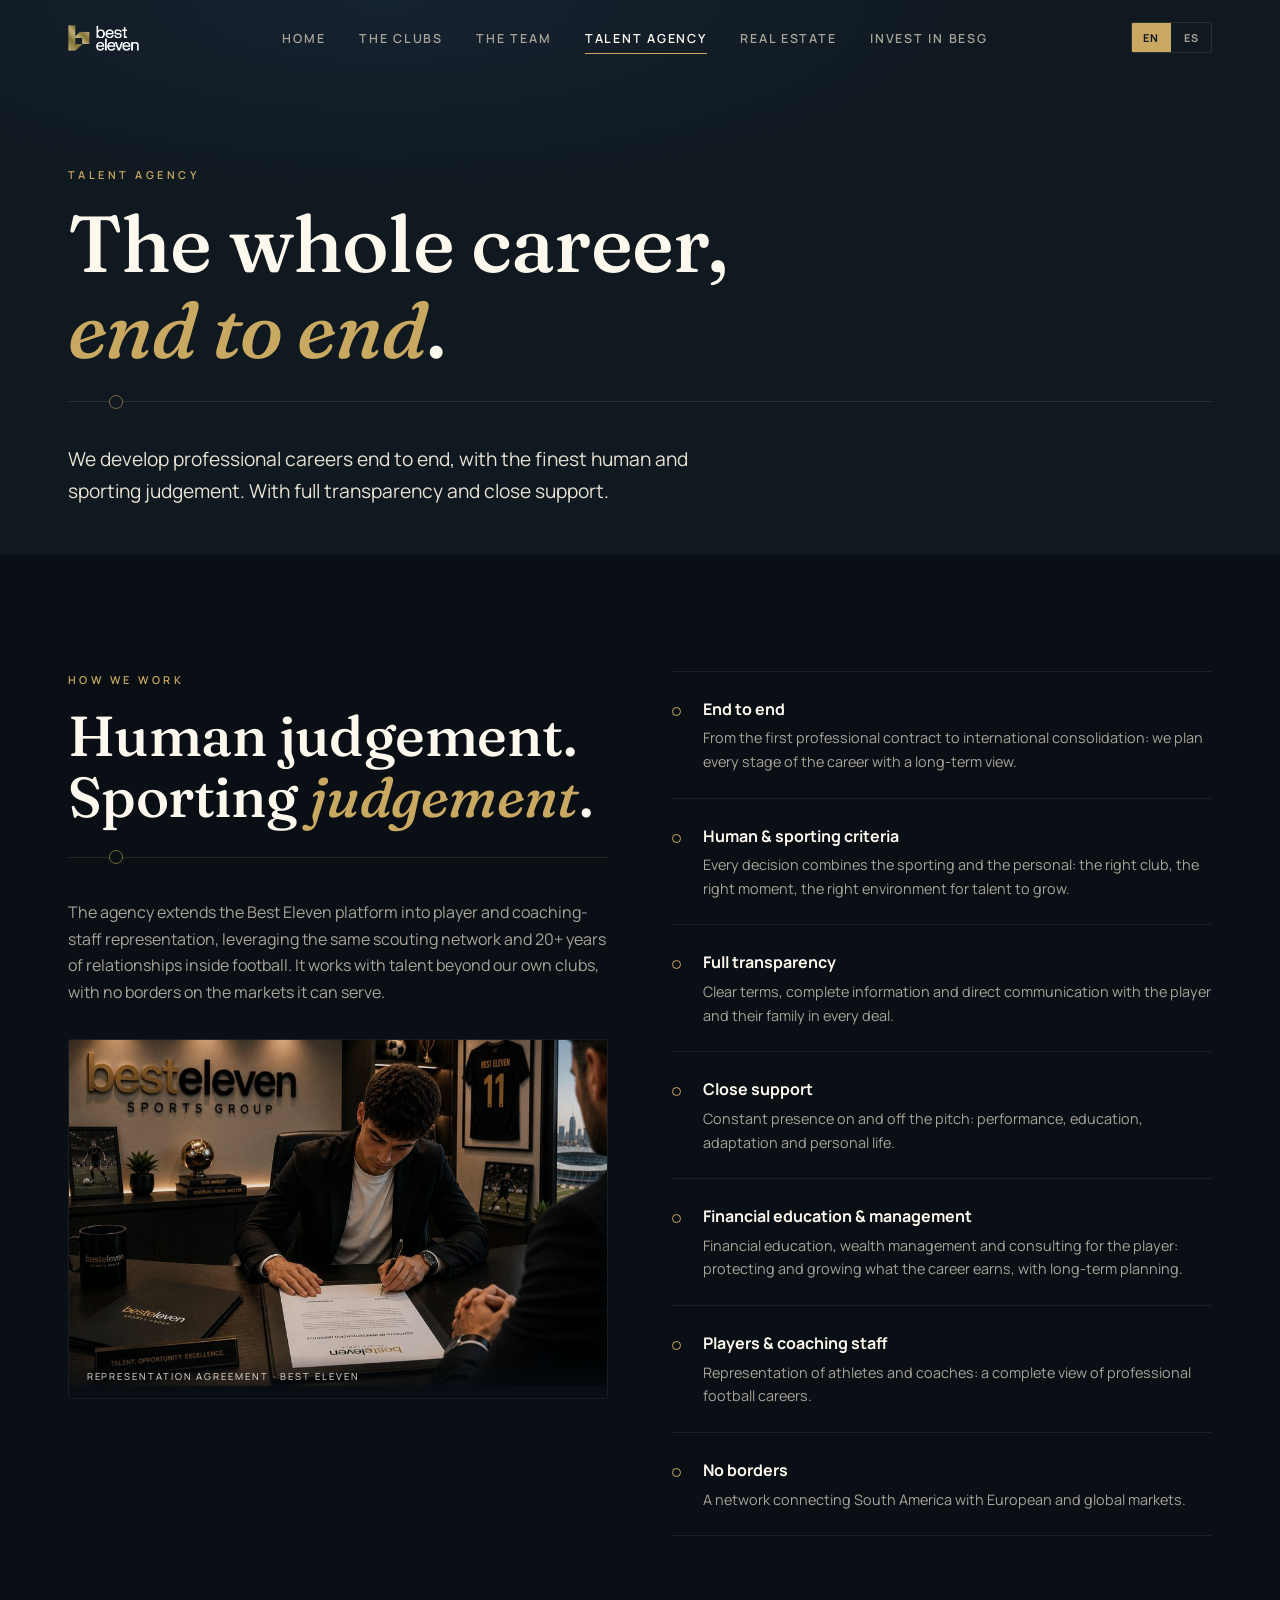
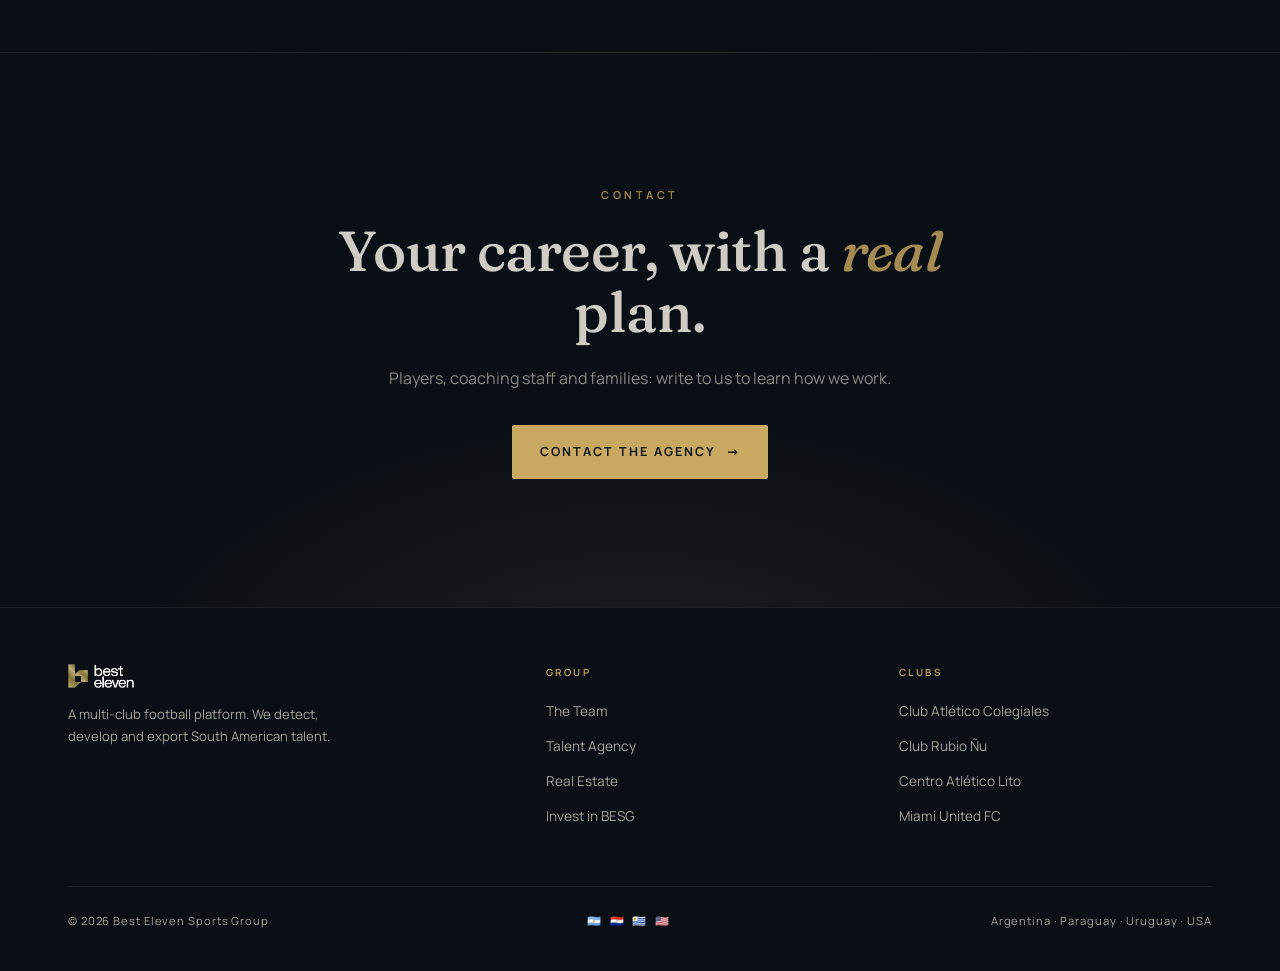
==== agency.html @ 7bc8c97f "Talent Agency: add player financial education, management & consulting service" ====
<!DOCTYPE html>
<html lang="en" class="no-js">
<head>
<meta charset="UTF-8">
<meta name="viewport" content="width=device-width, initial-scale=1.0">
<title>Talent Agency — Best Eleven Sports Group</title>
<meta name="description" content="Best Eleven Talent Agency: end-to-end career development for players and coaching staff, with full transparency and close support.">
<link rel="stylesheet" href="assets/css/fonts.css">
<link rel="stylesheet" href="assets/css/main.css">
<link rel="icon" type="image/png" href="assets/img/b11-mark.png">
</head>
<body>

<nav class="nav">
  <div class="nav-inner">
    <a href="index.html" class="nav-logo" aria-label="Best Eleven Sports Group"><img src="assets/img/logo-besg.png" alt="Best Eleven"></a>
    <ul class="nav-links">
      <li><a href="index.html" data-es="Inicio">Home</a></li>
      <li><a href="clubs.html" data-es="Los Clubes">The Clubs</a></li>
      <li><a href="team.html" data-es="El Equipo">The Team</a></li>
      <li><a href="agency.html" data-es="Agencia de Talento">Talent Agency</a></li>
      <li><a href="realestate.html">Real Estate</a></li>
      <li><a href="invest.html" data-es="Invertir en BESG">Invest in BESG</a></li>
    </ul>
    <div style="display:flex;align-items:center;gap:1rem;">
      <div class="lang-toggle" role="group" aria-label="Language">
        <button data-lang="en" type="button">EN</button>
        <button data-lang="es" type="button">ES</button>
      </div>
      <button class="burger" aria-label="Menu" type="button"><span></span><span></span><span></span></button>
    </div>
  </div>
</nav>

<!-- ============ PAGE HERO ============ -->
<header class="section" style="padding-top:calc(var(--nav-h) + clamp(3.5rem,7vw,6rem));padding-bottom:clamp(2rem,4vw,3rem);background:radial-gradient(ellipse 80% 60% at 30% 0%,#152230 0%,var(--navy) 60%);">
  <div class="wrap">
    <div class="eyebrow reveal" data-es="Agencia de talento">Talent agency</div>
    <h1 class="display-xl reveal" data-es-html="La carrera completa,<br>de <em>punta a punta</em>.">The whole career,<br><em>end to end</em>.</h1>
    <div class="pitch-divider left reveal"><span></span></div>
    <p class="lead reveal" style="max-width:58ch;" data-es="Desarrollamos la carrera profesional de punta a punta, con el mejor criterio humano y deportivo. Con total transparencia y acompañamiento.">We develop professional careers end to end, with the finest human and sporting judgement. With full transparency and close support.</p>
  </div>
</header>

<!-- ============ PHILOSOPHY ============ -->
<section class="section section-tint">
  <div class="wrap">
    <div class="grid-2" style="align-items:start;">
      <div>
        <div class="reveal">
          <div class="eyebrow" data-es="Cómo trabajamos">How we work</div>
          <h2 class="display-lg" data-es-html="Criterio humano.<br>Criterio <em>deportivo</em>.">Human judgement.<br>Sporting <em>judgement</em>.</h2>
          <div class="pitch-divider left"><span></span></div>
          <p class="body" data-es="La agencia extiende la plataforma Best Eleven hacia la representación de jugadores y cuerpos técnicos, apalancando la misma red de scouting y más de 20 años de relaciones dentro del fútbol. Trabaja con talento más allá de nuestros propios clubes, sin fronteras en los mercados que puede servir.">The agency extends the Best Eleven platform into player and coaching-staff representation, leveraging the same scouting network and 20+ years of relationships inside football. It works with talent beyond our own clubs, with no borders on the markets it can serve.</p>
        </div>
        <figure class="plate reveal" style="aspect-ratio:3/2;margin-top:2rem;">
          <img src="assets/img/agency-signing.jpg" alt="Representation agreement signing" loading="lazy">
          <figcaption class="cap" data-es="Contrato de representación · Best Eleven">Representation agreement · Best Eleven</figcaption>
        </figure>
      </div>
      <div class="pill-list reveal">
        <div class="pill"><div class="dot"></div><div><h4 data-es="De punta a punta">End to end</h4><p data-es="Del primer contrato profesional a la consolidación internacional: planificamos cada etapa de la carrera con una mirada de largo plazo.">From the first professional contract to international consolidation: we plan every stage of the career with a long-term view.</p></div></div>
        <div class="pill"><div class="dot"></div><div><h4 data-es="Criterio humano y deportivo">Human &amp; sporting criteria</h4><p data-es="Cada decisión combina lo deportivo con lo personal: el club correcto, el momento correcto, el entorno correcto para que el talento crezca.">Every decision combines the sporting and the personal: the right club, the right moment, the right environment for talent to grow.</p></div></div>
        <div class="pill"><div class="dot"></div><div><h4 data-es="Transparencia total">Full transparency</h4><p data-es="Condiciones claras, información completa y comunicación directa con el jugador y su familia en cada operación.">Clear terms, complete information and direct communication with the player and their family in every deal.</p></div></div>
        <div class="pill"><div class="dot"></div><div><h4 data-es="Acompañamiento">Close support</h4><p data-es="Presencia constante dentro y fuera de la cancha: rendimiento, formación, adaptación y vida personal.">Constant presence on and off the pitch: performance, education, adaptation and personal life.</p></div></div>
        <div class="pill"><div class="dot"></div><div><h4 data-es="Educación y gestión financiera">Financial education &amp; management</h4><p data-es="Educación financiera, gestión patrimonial y consultoría para el jugador: cuidar y hacer crecer lo que genera su carrera, con planificación de largo plazo.">Financial education, wealth management and consulting for the player: protecting and growing what the career earns, with long-term planning.</p></div></div>
        <div class="pill"><div class="dot"></div><div><h4 data-es="Jugadores y cuerpos técnicos">Players &amp; coaching staff</h4><p data-es="Representación de atletas y de técnicos: una mirada integral sobre las carreras del fútbol profesional.">Representation of athletes and coaches: a complete view of professional football careers.</p></div></div>
        <div class="pill"><div class="dot"></div><div><h4 data-es="Sin fronteras">No borders</h4><p data-es="Una red que conecta Sudamérica con los mercados europeos y globales.">A network connecting South America with European and global markets.</p></div></div>
      </div>
    </div>
  </div>
</section>

<!-- ============ CTA ============ -->
<section class="cta-band">
  <div class="wrap">
    <div class="eyebrow reveal" data-es="Contacto">Contact</div>
    <h2 class="display-lg reveal" data-es-html="Tu carrera, con un plan <em>de verdad</em>.">Your career, with a <em>real</em> plan.</h2>
    <p class="reveal" data-es="Jugadores, cuerpos técnicos y familias: escribinos para conocer cómo trabajamos.">Players, coaching staff and families: write to us to learn how we work.</p>
    <a href="mailto:info@bestelevensportsgroup.com?subject=Talent%20Agency%20—%20Contact" class="btn btn-gold reveal"><span data-es="Contactar a la agencia">Contact the agency</span> <span class="arr">→</span></a>
  </div>
</section>

<footer>
  <div class="wrap">
    <div class="foot-grid">
      <div class="logo">
        <img src="assets/img/logo-besg.png" alt="Best Eleven">
        <p data-es="Plataforma multi-club de fútbol. Detectamos, formamos y exportamos talento sudamericano.">A multi-club football platform. We detect, develop and export South American talent.</p>
      </div>
      <div>
        <h5 data-es="Grupo">Group</h5>
        <ul>
          <li><a href="team.html" data-es="El Equipo">The Team</a></li>
          <li><a href="agency.html" data-es="Agencia de Talento">Talent Agency</a></li>
          <li><a href="realestate.html">Real Estate</a></li>
          <li><a href="invest.html" data-es="Invertir en BESG">Invest in BESG</a></li>
        </ul>
      </div>
      <div>
        <h5 data-es="Clubes">Clubs</h5>
        <ul>
          <li><a href="clubs.html#colegiales">Club Atlético Colegiales</a></li>
          <li><a href="clubs.html#rubio-nu">Club Rubio Ñu</a></li>
          <li><a href="clubs.html#lito">Centro Atlético Lito</a></li>
          <li><a href="clubs.html#miami">Miami United FC</a></li>
        </ul>
      </div>
    </div>
    <div class="foot-bottom">
      <div>© 2026 Best Eleven Sports Group</div>
      <div class="foot-flags">🇦🇷 🇵🇾 🇺🇾 🇺🇸</div>
      <div>Argentina · Paraguay · Uruguay · USA</div>
    </div>
  </div>
</footer>

<script src="assets/vendor/gsap.min.js"></script>
<script src="assets/vendor/ScrollTrigger.min.js"></script>
<script src="assets/js/main.js"></script>
</body>
</html>
---- assets/css/fonts.css ----
/* self-hosted fonts */
@font-face{font-family:'Fraunces';font-style:normal;font-weight:400;font-display:swap;src:url('../fonts/fraunces-latin-400-normal.woff2') format('woff2');}
@font-face{font-family:'Fraunces';font-style:normal;font-weight:500;font-display:swap;src:url('../fonts/fraunces-latin-500-normal.woff2') format('woff2');}
@font-face{font-family:'Fraunces';font-style:normal;font-weight:600;font-display:swap;src:url('../fonts/fraunces-latin-600-normal.woff2') format('woff2');}
@font-face{font-family:'Fraunces';font-style:italic;font-weight:400;font-display:swap;src:url('../fonts/fraunces-latin-400-italic.woff2') format('woff2');}
@font-face{font-family:'Fraunces';font-style:italic;font-weight:500;font-display:swap;src:url('../fonts/fraunces-latin-500-italic.woff2') format('woff2');}
@font-face{font-family:'Manrope';font-style:normal;font-weight:400;font-display:swap;src:url('../fonts/manrope-latin-400-normal.woff2') format('woff2');}
@font-face{font-family:'Manrope';font-style:normal;font-weight:500;font-display:swap;src:url('../fonts/manrope-latin-500-normal.woff2') format('woff2');}
@font-face{font-family:'Manrope';font-style:normal;font-weight:600;font-display:swap;src:url('../fonts/manrope-latin-600-normal.woff2') format('woff2');}
@font-face{font-family:'Manrope';font-style:normal;font-weight:700;font-display:swap;src:url('../fonts/manrope-latin-700-normal.woff2') format('woff2');}
@font-face{font-family:'Manrope';font-style:normal;font-weight:800;font-display:swap;src:url('../fonts/manrope-latin-800-normal.woff2') format('woff2');}
@font-face{font-family:'B612 Mono';font-style:normal;font-weight:400;font-display:swap;src:url('../fonts/b612-mono-latin-400-normal.woff2') format('woff2');}
---- assets/css/main.css ----
/* ============================================================
   Best Eleven Sports Group — main.css
   Palette: navy #101920 · gold #C9A961 · beige #FDF8EE
   Type: Fraunces (display) · Manrope (body/utility)
   ============================================================ */

:root{
  --navy-deep:#0A0F15;
  --navy:#101920;
  --navy-2:#141F29;
  --navy-3:#182634;
  --gold:#C9A961;
  --gold-bright:#E4CB8E;
  --gold-dim:rgba(201,169,97,0.55);
  --beige:#FDF8EE;
  --ink:#E8E2D4;
  --ink-m:#A8A499;
  --line:rgba(201,169,97,0.16);
  --line-soft:rgba(253,248,238,0.07);
  --max:1240px;
  --nav-h:76px;
  --ease:cubic-bezier(0.22,1,0.36,1);
}

*{margin:0;padding:0;box-sizing:border-box;}
html{scroll-behavior:smooth;}
[id]{scroll-margin-top:calc(var(--nav-h) + 8px);}
body{
  background:var(--navy);
  color:var(--ink);
  font-family:'Manrope',system-ui,sans-serif;
  font-size:16px;
  line-height:1.65;
  -webkit-font-smoothing:antialiased;
  overflow-x:hidden;
}
img{max-width:100%;display:block;}
a{color:inherit;text-decoration:none;}
::selection{background:var(--gold);color:var(--navy);}

/* ---------- Typography ---------- */
h1,h2,h3,.display{
  font-family:'Fraunces',serif;
  font-weight:500;
  line-height:1.08;
  letter-spacing:-0.01em;
  color:var(--beige);
}
.display-xl{font-size:clamp(2.6rem,6.2vw,5.2rem);}
.display-lg{font-size:clamp(2.1rem,4.4vw,3.6rem);}
.display-md{font-size:clamp(1.6rem,3vw,2.4rem);}
.display-sm{font-size:clamp(1.25rem,2vw,1.6rem);}
em, .gold-em{font-style:italic;color:var(--gold);}
p.lead{font-size:clamp(1.05rem,1.5vw,1.25rem);color:var(--ink);max-width:60ch;}
p.body{color:var(--ink-m);max-width:64ch;}

.eyebrow{
  font-size:0.68rem;
  font-weight:600;
  letter-spacing:0.32em;
  text-transform:uppercase;
  color:var(--gold);
  margin-bottom:1.1rem;
}
.label{
  font-size:0.62rem;
  font-weight:600;
  letter-spacing:0.22em;
  text-transform:uppercase;
  color:var(--ink-m);
}

/* pitch divider: halfway line + centre circle */
.pitch-divider{
  display:flex;align-items:center;gap:0;
  margin:1.4rem 0 2.2rem;
  height:14px;
}
.pitch-divider::before,.pitch-divider::after{
  content:'';flex:1;height:1px;background:var(--line);
}
.pitch-divider span{
  width:14px;height:14px;border:1px solid var(--gold-dim);
  border-radius:50%;margin:0 -1px;flex:none;
}
.pitch-divider.left::before{flex:0 0 42px;}

/* ---------- Layout ---------- */
.wrap{max-width:var(--max);margin:0 auto;padding:0 clamp(1.2rem,4vw,3rem);}
section{position:relative;}
.section{padding:clamp(4.5rem,9vw,8.5rem) 0;}
.section-tint{background:var(--navy-deep);}
.section-tint2{background:var(--navy-2);}

.grid-2{display:grid;grid-template-columns:1fr 1fr;gap:clamp(2rem,5vw,5rem);align-items:center;}
.grid-3{display:grid;grid-template-columns:repeat(3,1fr);gap:1.4rem;}
.grid-4{display:grid;grid-template-columns:repeat(4,1fr);gap:1.4rem;}

/* ---------- Nav ---------- */
.nav{
  position:fixed;top:0;left:0;right:0;z-index:100;
  height:var(--nav-h);
  display:flex;align-items:center;
  transition:background .4s,border-color .4s, backdrop-filter .4s;
  border-bottom:1px solid transparent;
}
.nav.scrolled{
  background:rgba(10,15,21,0.82);
  backdrop-filter:blur(14px);
  -webkit-backdrop-filter:blur(14px);
  border-bottom-color:var(--line-soft);
}
.nav-inner{
  max-width:var(--max);margin:0 auto;width:100%;
  padding:0 clamp(1.2rem,4vw,3rem);
  display:flex;align-items:center;justify-content:space-between;gap:2rem;
}
.nav-logo img{height:26px;width:auto;}
.nav-links{display:flex;align-items:center;gap:2.1rem;list-style:none;}
.nav-links a{
  font-size:0.78rem;font-weight:600;letter-spacing:0.14em;text-transform:uppercase;
  color:var(--ink-m);transition:color .3s;position:relative;padding:0.4rem 0;
}
.nav-links a::after{
  content:'';position:absolute;left:0;bottom:0;height:1px;width:0;
  background:var(--gold);transition:width .35s var(--ease);
}
.nav-links a:hover,.nav-links a.active{color:var(--beige);}
.nav-links a:hover::after,.nav-links a.active::after{width:100%;}
.nav-links a.nav-cta{
  color:var(--gold);border:1px solid var(--gold-dim);
  padding:0.55rem 1.1rem;border-radius:2px;transition:all .3s;
}
.nav-links a.nav-cta::after{display:none;}
.nav-links a.nav-cta:hover{background:var(--gold);color:var(--navy);}

.lang-toggle{
  display:flex;align-items:center;gap:0.15rem;
  border:1px solid var(--line);border-radius:2px;overflow:hidden;flex:none;
}
.lang-toggle button{
  background:none;border:none;cursor:pointer;
  font-family:'Manrope',sans-serif;font-size:0.68rem;font-weight:700;letter-spacing:0.12em;
  color:var(--ink-m);padding:0.45rem 0.7rem;transition:all .25s;
}
.lang-toggle button.on{background:var(--gold);color:var(--navy);}

.burger{display:none;background:none;border:none;cursor:pointer;padding:0.5rem;z-index:110;}
.burger span{display:block;width:24px;height:1.5px;background:var(--beige);margin:6px 0;transition:transform .35s,opacity .3s;}
.burger.open span:nth-child(1){transform:translateY(7.5px) rotate(45deg);}
.burger.open span:nth-child(2){opacity:0;}
.burger.open span:nth-child(3){transform:translateY(-7.5px) rotate(-45deg);}

/* ---------- Hero (home) ---------- */
.hero{
  min-height:100svh;
  display:flex;align-items:center;
  position:relative;overflow:hidden;
  background:radial-gradient(ellipse 90% 70% at 72% 42%,#152230 0%,var(--navy) 55%,var(--navy-deep) 100%);
}
#globe{position:absolute;inset:0;z-index:1;}
.hero-content{position:relative;z-index:2;width:100%;padding-top:var(--nav-h);padding-bottom:150px;}
.hero-grid{display:grid;grid-template-columns:minmax(0,1.05fr) minmax(0,0.95fr);align-items:center;}
.hero-copy .eyebrow{opacity:0;}
.hero-copy h1{opacity:0;}
.hero-copy .lead{margin-top:1.6rem;opacity:0;}
.hero-ctas{display:flex;gap:1rem;margin-top:2.4rem;flex-wrap:wrap;opacity:0;}

.btn{
  display:inline-flex;align-items:center;gap:0.7rem;
  font-size:0.78rem;font-weight:700;letter-spacing:0.16em;text-transform:uppercase;
  padding:1rem 1.7rem;border-radius:2px;transition:all .35s var(--ease);
  border:1px solid var(--gold);cursor:pointer;
}
.btn-gold{background:var(--gold);color:var(--navy);}
.btn-gold:hover{background:var(--gold-bright);border-color:var(--gold-bright);transform:translateY(-2px);}
.btn-ghost{color:var(--gold);border-color:var(--gold-dim);}
.btn-ghost:hover{background:rgba(201,169,97,0.1);border-color:var(--gold);transform:translateY(-2px);}
.btn .arr{transition:transform .3s;}
.btn:hover .arr{transform:translateX(4px);}

.hero-stats{
  position:absolute;bottom:0;left:0;right:0;z-index:3;
  border-top:1px solid var(--line-soft);
  background:linear-gradient(180deg,rgba(10,15,21,0) 0%,rgba(10,15,21,0.7) 100%);
  backdrop-filter:blur(4px);
}
.hero-stats-inner{
  max-width:var(--max);margin:0 auto;padding:1.4rem clamp(1.2rem,4vw,3rem);
  display:grid;grid-template-columns:repeat(4,1fr);gap:1.5rem;
}
.hstat{opacity:0;}
.hstat .n{font-family:'Fraunces',serif;font-size:clamp(1.5rem,2.6vw,2.2rem);color:var(--beige);line-height:1;}
.hstat .n b{color:var(--gold);font-weight:500;}
.hstat .t{font-size:0.62rem;letter-spacing:0.2em;text-transform:uppercase;color:var(--ink-m);margin-top:0.45rem;}

.scroll-hint{
  position:absolute;bottom:110px;left:50%;transform:translateX(-50%);z-index:3;
  color:var(--gold-dim);font-size:1.1rem;animation:hint 2.4s ease-in-out infinite;
}
@keyframes hint{0%,100%{transform:translate(-50%,0);opacity:.5}50%{transform:translate(-50%,8px);opacity:1}}

/* ---------- Cards ---------- */
.card{
  background:linear-gradient(160deg,rgba(253,248,238,0.03),rgba(253,248,238,0.005));
  border:1px solid var(--line-soft);
  border-radius:3px;padding:2rem;
  transition:transform .45s var(--ease),border-color .45s,background .45s;
  position:relative;overflow:hidden;
}
.card:hover{transform:translateY(-5px);border-color:var(--line);}
.card h3{margin-bottom:0.7rem;}
.card p{color:var(--ink-m);font-size:0.92rem;}

/* club cards on home */
.club-card{
  display:flex;flex-direction:column;gap:1.2rem;
  padding:2.2rem 1.8rem;min-height:320px;cursor:pointer;
}
.club-card::before{
  content:'';position:absolute;inset:0;
  background:radial-gradient(circle at 85% 12%,rgba(201,169,97,0.12),transparent 55%);
  opacity:0;transition:opacity .5s;
}
.club-card:hover::before{opacity:1;}
.club-card img.crest{height:74px;width:auto;object-fit:contain;align-self:flex-start;filter:drop-shadow(0 6px 18px rgba(0,0,0,0.5));}
.club-card .country{font-size:0.62rem;letter-spacing:0.24em;text-transform:uppercase;color:var(--gold);}
.club-card h3{font-size:1.35rem;}
.club-card .div{font-size:0.8rem;color:var(--ink-m);}
.club-card .go{
  margin-top:auto;font-size:0.7rem;font-weight:700;letter-spacing:0.18em;text-transform:uppercase;
  color:var(--gold);display:flex;align-items:center;gap:0.5rem;
}
.club-card .go .arr{transition:transform .3s;}
.club-card:hover .go .arr{transform:translateX(5px);}

/* ---------- Media plates ---------- */
.plate{position:relative;border:1px solid var(--line-soft);border-radius:3px;overflow:hidden;background:var(--navy-deep);}
.plate img{width:100%;height:100%;object-fit:cover;transition:transform 1.2s var(--ease);}
.plate:hover img{transform:scale(1.04);}
.plate .cap{
  position:absolute;left:0;right:0;bottom:0;
  padding:0.85rem 1.1rem;
  font-size:0.6rem;letter-spacing:0.2em;text-transform:uppercase;color:var(--beige);
  background:linear-gradient(180deg,rgba(10,15,21,0),rgba(10,15,21,0.85));
}

/* ---------- Semillero ---------- */
.semillero{display:grid;grid-template-columns:repeat(3,1fr);gap:0;border:1px solid var(--line-soft);border-radius:3px;overflow:hidden;}
.sem-step{padding:2.6rem 2rem;position:relative;background:rgba(253,248,238,0.015);}
.sem-step + .sem-step{border-left:1px solid var(--line-soft);}
.sem-step .num{font-family:'Fraunces',serif;font-size:0.9rem;color:var(--gold-dim);letter-spacing:0.1em;}
.sem-step h3{font-size:1.3rem;margin:0.7rem 0 0.4rem;}
.sem-step .tag{font-size:0.62rem;letter-spacing:0.22em;text-transform:uppercase;color:var(--gold);margin-bottom:0.9rem;}
.sem-step p{font-size:0.9rem;color:var(--ink-m);}
.sem-step::after{
  content:'→';position:absolute;top:2.5rem;right:-0.62rem;z-index:2;
  color:var(--gold);font-size:1.1rem;background:var(--navy);
  width:1.3rem;height:1.3rem;display:flex;align-items:center;justify-content:center;border-radius:50%;
  border:1px solid var(--line);
}
.sem-step:last-child::after{display:none;}

/* ---------- Timeline ---------- */
.timeline{position:relative;padding-left:2.2rem;}
.timeline::before{content:'';position:absolute;left:7px;top:6px;bottom:6px;width:1px;background:var(--line);}
.tl-item{position:relative;padding-bottom:2.6rem;}
.tl-item:last-child{padding-bottom:0;}
.tl-item::before{
  content:'';position:absolute;left:-2.2rem;top:6px;width:15px;height:15px;border-radius:50%;
  border:1px solid var(--gold);background:var(--navy);
}
.tl-item.now::before{background:var(--gold);box-shadow:0 0 0 5px rgba(201,169,97,0.15);}
.tl-item .yr{font-family:'Fraunces',serif;font-size:1.15rem;color:var(--gold);margin-bottom:0.3rem;}
.tl-item h4{font-family:'Manrope',sans-serif;font-weight:700;font-size:1rem;color:var(--beige);margin-bottom:0.35rem;}
.tl-item p{font-size:0.9rem;color:var(--ink-m);max-width:56ch;}

/* ---------- Track record promotion rows ---------- */
.promo-row{
  display:grid;grid-template-columns:auto 1fr auto;gap:1.6rem;align-items:center;
  padding:1.8rem 0;border-bottom:1px solid var(--line-soft);
}
.promo-row img{height:56px;width:auto;object-fit:contain;}
.promo-row .from-to{
  font-family:'Fraunces',serif;font-size:clamp(1.1rem,2vw,1.5rem);color:var(--beige);
  display:flex;align-items:center;gap:0.8rem;flex-wrap:wrap;
}
.promo-row .from-to .arr{color:var(--gold);}
.promo-row p{font-size:0.88rem;color:var(--ink-m);margin-top:0.3rem;}

/* ---------- Big number stats ---------- */
.stat-block .n{
  font-family:'Fraunces',serif;font-size:clamp(2.4rem,5vw,3.8rem);
  color:var(--gold);line-height:1;
}
.stat-block .t{font-size:0.66rem;letter-spacing:0.22em;text-transform:uppercase;color:var(--ink-m);margin-top:0.6rem;}

/* ---------- Club detail (clubs.html) ---------- */
.club-hero{
  padding:clamp(5rem,9vw,7.5rem) 0 clamp(3rem,5vw,4rem);
  position:relative;overflow:hidden;
}
.club-hero .watermark{
  position:absolute;right:-4rem;top:50%;transform:translateY(-50%);
  width:min(420px,55vw);opacity:0.05;pointer-events:none;
}
.club-head{display:flex;align-items:center;gap:1.6rem;position:relative;z-index:1;}
.club-head img{height:88px;width:auto;object-fit:contain;filter:drop-shadow(0 8px 22px rgba(0,0,0,0.55));}
.club-meta{display:flex;gap:2.5rem;flex-wrap:wrap;margin-top:2rem;position:relative;z-index:1;}
.club-meta .m .v{font-family:'Fraunces',serif;font-size:1.5rem;color:var(--gold);}
.club-meta .m .k{font-size:0.6rem;letter-spacing:0.2em;text-transform:uppercase;color:var(--ink-m);margin-top:0.3rem;}

/* ---------- Team ---------- */
.team-card{text-align:left;padding:2.4rem 2rem;}
.team-card .ph{
  width:132px;height:132px;border-radius:50%;overflow:hidden;
  border:1px solid var(--gold-dim);margin-bottom:1.4rem;
}
.team-card .ph img{width:100%;height:100%;object-fit:cover;filter:grayscale(15%);}
.team-card h3{font-size:1.25rem;}
.team-card .role{font-size:0.64rem;letter-spacing:0.22em;text-transform:uppercase;color:var(--gold);margin:0.4rem 0 0.9rem;}

/* ---------- Invest ---------- */
.invest-hero{
  min-height:72svh;display:flex;align-items:center;
  background:radial-gradient(ellipse 80% 60% at 50% 30%,#16222E 0%,var(--navy-deep) 70%);
  padding-top:var(--nav-h);position:relative;overflow:hidden;
}
.invest-hero .b11{
  position:absolute;right:-6vw;bottom:-8vh;width:min(560px,60vw);opacity:0.05;pointer-events:none;
}
.pill-list{display:flex;flex-direction:column;gap:0;border-top:1px solid var(--line-soft);}
.pill-list .pill{
  display:grid;grid-template-columns:auto 1fr;gap:1.4rem;align-items:baseline;
  padding:1.5rem 0;border-bottom:1px solid var(--line-soft);
}
.pill .dot{width:9px;height:9px;border-radius:50%;border:1px solid var(--gold);transform:translateY(1px);}
.pill h4{font-family:'Manrope',sans-serif;font-weight:700;font-size:1rem;color:var(--beige);}
.pill p{font-size:0.9rem;color:var(--ink-m);margin-top:0.25rem;}

/* ---------- CTA band ---------- */
.cta-band{
  text-align:center;padding:clamp(5rem,10vw,8rem) 0;
  background:
    radial-gradient(ellipse 60% 80% at 50% 120%,rgba(201,169,97,0.12),transparent 70%),
    var(--navy-deep);
  border-top:1px solid var(--line-soft);
}
.cta-band h2{max-width:20ch;margin:0 auto 1.4rem;}
.cta-band p{max-width:52ch;margin:0 auto 2.4rem;color:var(--ink-m);}

/* ---------- Footer ---------- */
footer{
  border-top:1px solid var(--line-soft);
  background:var(--navy-deep);
  padding:3.5rem 0 2.5rem;
}
.foot-grid{display:grid;grid-template-columns:1.4fr 1fr 1fr;gap:2.5rem;align-items:start;}
.foot-grid .logo img{height:24px;margin-bottom:1rem;}
.foot-grid p{font-size:0.82rem;color:var(--ink-m);max-width:36ch;}
.foot-grid h5{font-size:0.62rem;letter-spacing:0.24em;text-transform:uppercase;color:var(--gold);margin-bottom:1rem;font-weight:600;}
.foot-grid ul{list-style:none;}
.foot-grid li{margin-bottom:0.55rem;}
.foot-grid li a{font-size:0.85rem;color:var(--ink-m);transition:color .3s;}
.foot-grid li a:hover{color:var(--beige);}
.foot-bottom{
  margin-top:3rem;padding-top:1.6rem;border-top:1px solid var(--line-soft);
  display:flex;justify-content:space-between;gap:1rem;flex-wrap:wrap;
  font-size:0.7rem;color:var(--ink-m);letter-spacing:0.08em;
}
.foot-flags{letter-spacing:0.3em;}

/* ---------- Reveal defaults ---------- */
.reveal{opacity:0;transform:translateY(26px);}
html.no-js .reveal,html.reduced .reveal{opacity:1;transform:none;}
html.no-js .hero-copy *,html.reduced .hero-copy *,
html.no-js .hstat,html.reduced .hstat,
html.no-js .hero-ctas,html.reduced .hero-ctas{opacity:1;}

/* ---------- Page transition veil ---------- */
#veil{
  position:fixed;inset:0;background:var(--navy-deep);z-index:200;
  pointer-events:none;opacity:0;transition:opacity .45s ease;
}
#veil.on{opacity:1;pointer-events:all;}

/* ---------- Responsive ---------- */
@media(max-width:980px){
  .grid-2,.hero-grid{grid-template-columns:1fr;}
  .grid-3{grid-template-columns:1fr 1fr;}
  .grid-4{grid-template-columns:1fr 1fr;}
  .semillero{grid-template-columns:1fr;}
  .sem-step + .sem-step{border-left:none;border-top:1px solid var(--line-soft);}
  .sem-step::after{content:'↓';top:auto;bottom:-0.68rem;right:auto;left:2rem;}
  .hero-grid{align-items:end;}
  #globe{opacity:0.55;}
  .foot-grid{grid-template-columns:1fr;}
}
@media(max-width:860px){
  .nav-links{
    position:fixed;inset:0;background:rgba(10,15,21,0.97);backdrop-filter:blur(10px);
    flex-direction:column;justify-content:center;gap:2.2rem;
    transform:translateY(-100%);transition:transform .5s var(--ease);z-index:105;
  }
  .nav-links.open{transform:translateY(0);}
  .nav-links a{font-size:1rem;}
  .burger{display:block;}
  .hero-stats-inner{grid-template-columns:1fr 1fr;gap:1.1rem;}
  .hero-content{padding-bottom:215px;}
  .promo-row{grid-template-columns:auto 1fr;}
  .promo-row .val{grid-column:2;}
}
@media(max-width:560px){
  .grid-3,.grid-4{grid-template-columns:1fr;}
  .club-head img{height:64px;}
}

@media(prefers-reduced-motion:reduce){
  html{scroll-behavior:auto;}
  *,*::before,*::after{animation-duration:0.001s!important;transition-duration:0.001s!important;}
}

/* focus visibility */
a:focus-visible,button:focus-visible{outline:2px solid var(--gold);outline-offset:3px;}

/* ---------- Entry gate ---------- */
#gate{
  position:fixed;inset:0;z-index:150;
  display:flex;align-items:center;justify-content:center;
  background:radial-gradient(ellipse 100% 90% at 50% 45%,#101B26 0%,#0A0F15 62%,#070B10 100%);
  transition:opacity 1s ease,visibility 1s;
}
#gate.off{opacity:0;visibility:hidden;pointer-events:none;}
#gateGlobe{position:absolute;inset:0;}
body.gated{overflow:hidden;}
.gate-inner{
  position:relative;z-index:2;text-align:center;
  display:flex;flex-direction:column;align-items:center;gap:1.7rem;
  padding:1.5rem;pointer-events:none;
}
.gate-logo,.gate-inner .btn,.gate-lang{pointer-events:auto;}
.gate-radar{
  position:absolute;top:50%;left:50%;transform:translate(-50%,-50%);
  width:min(96vh,96vw);aspect-ratio:1/1;
  display:flex;align-items:center;justify-content:center;
  border-radius:50%;pointer-events:none;z-index:0;
}
.gate-logo{
  background:none;border:none;padding:0;margin:0;cursor:pointer;
  -webkit-tap-highlight-color:transparent;position:relative;z-index:2;
  display:flex;align-items:center;justify-content:center;
}
.gate-logo img{
  width:min(200px,42vw);height:auto;
  filter:drop-shadow(0 10px 30px rgba(0,0,0,0.6));
  transition:transform .4s var(--ease),filter .4s;
}
.gate-logo:hover img,.gate-logo:focus-visible img{transform:scale(1.05);filter:drop-shadow(0 12px 34px rgba(201,169,97,0.45));}
.gate-logo:focus-visible{outline:none;}
.gate-copy{position:relative;z-index:2;}
.gate-radar .ring{
  position:absolute;border-radius:50%;border:1px solid rgba(201,169,97,0.10);
}
.gate-radar .r1{inset:0;}
.gate-radar .sweep{
  position:absolute;inset:0;border-radius:50%;overflow:hidden;
  /* leading hairline at 360deg, wake trailing BEHIND the clockwise rotation */
  background:conic-gradient(from 0deg,
    rgba(201,169,97,0) 0deg,
    rgba(201,169,97,0) 226deg,
    rgba(201,169,97,0.015) 250deg,
    rgba(201,169,97,0.05) 305deg,
    rgba(201,169,97,0.10) 352deg,
    rgba(228,203,142,0.22) 359deg,
    rgba(228,203,142,0.26) 360deg);
  animation:gsweep 7s linear infinite;
}
html.reduced .gate-radar .sweep{animation:none;opacity:0.35;}
@keyframes gsweep{to{transform:rotate(360deg);}}
.gate-title{
  font-size:0.72rem;font-weight:700;letter-spacing:0.44em;text-transform:uppercase;
  color:var(--beige);
}
.gate-sub{
  font-family:'Fraunces',serif;font-style:italic;
  font-size:clamp(1.05rem,2.2vw,1.35rem);color:var(--gold);
}
.gate-lang{position:absolute;top:1.4rem;right:clamp(1.2rem,4vw,3rem);z-index:3;}
@media(max-width:560px){
  .gate-title{letter-spacing:0.3em;}
}

/* gate enter effect */
#gate.entering .gate-inner,
#gate.entering .gate-lang{opacity:0;transition:opacity .35s ease;}
#gateFlash{
  position:fixed;inset:0;z-index:210;pointer-events:none;opacity:0;
  background:radial-gradient(circle at 50% 46%,#FFFDF2 0%,#F4E2B0 38%,#D9BC78 68%,#C9A961 100%);
  transition:opacity .38s ease-in;
}
#gateFlash.on{opacity:1;}
#gateFlash:not(.on){transition:opacity 1s ease-out;}
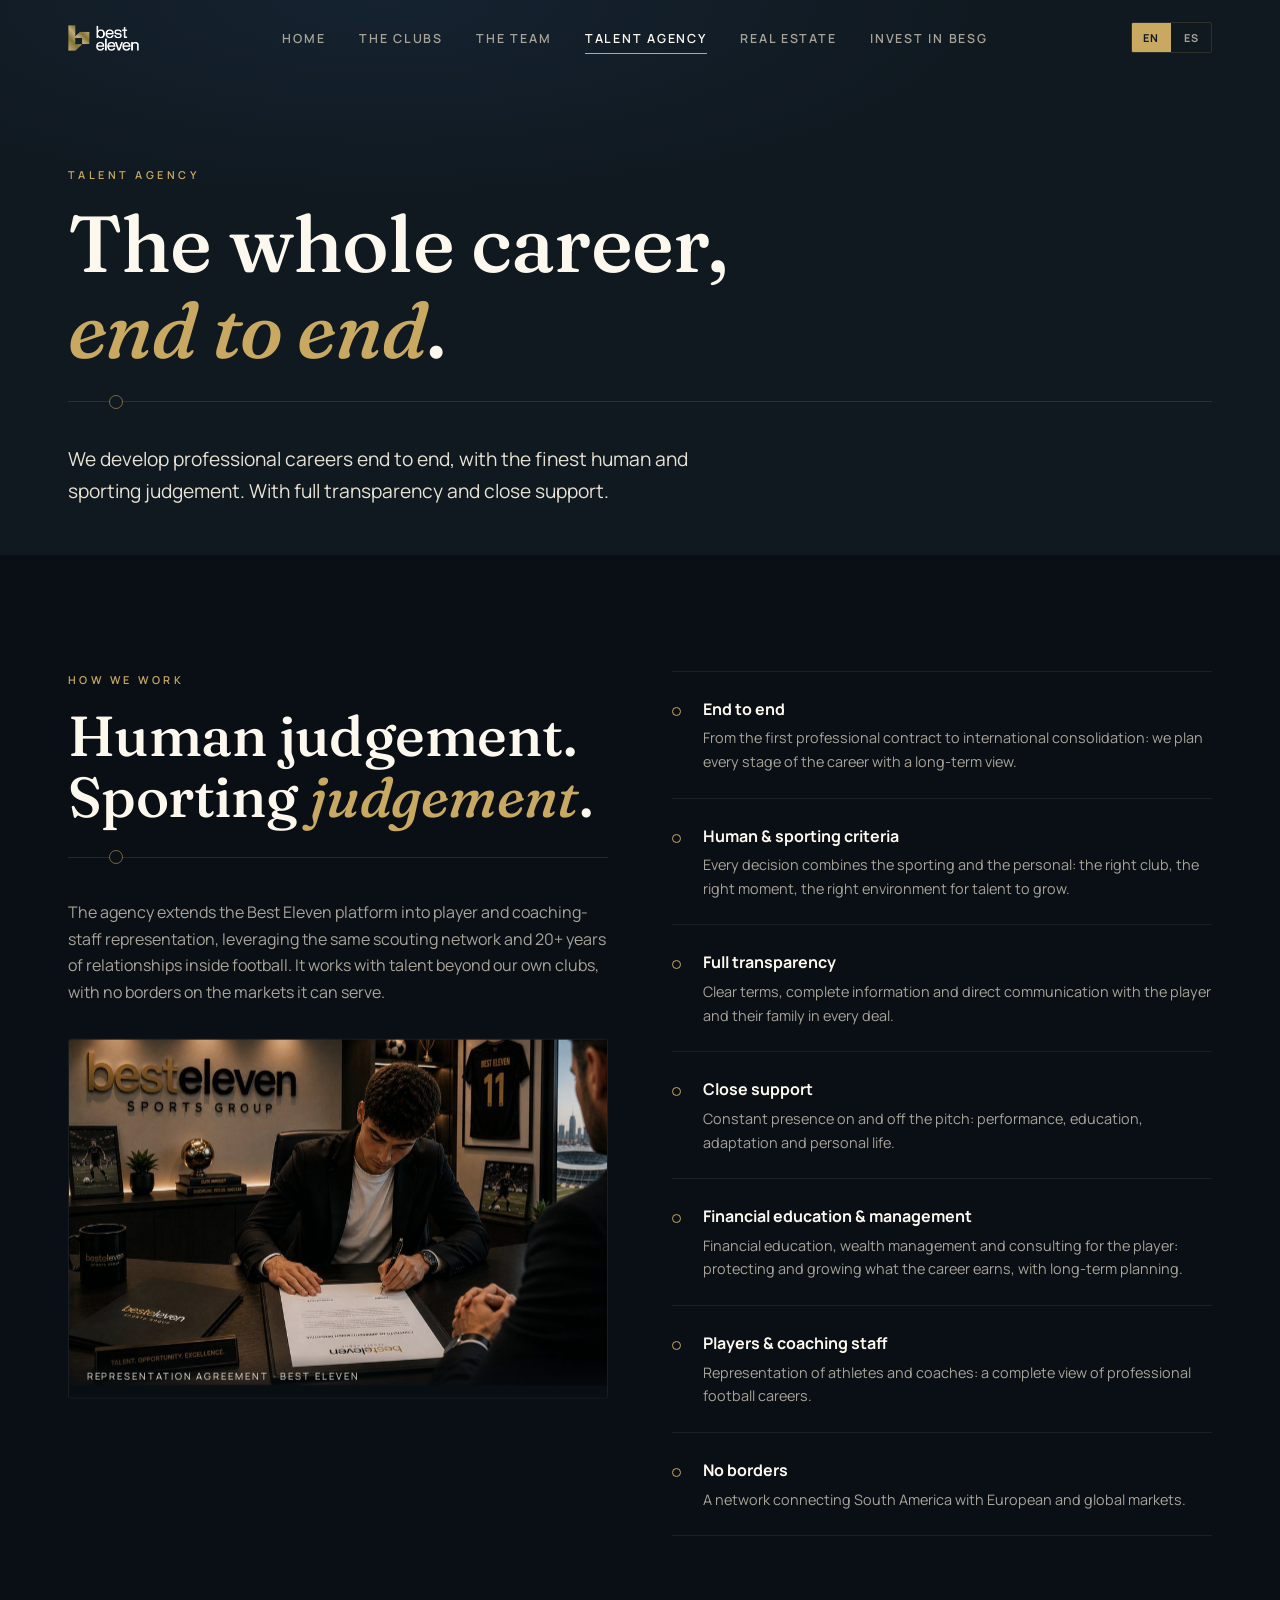
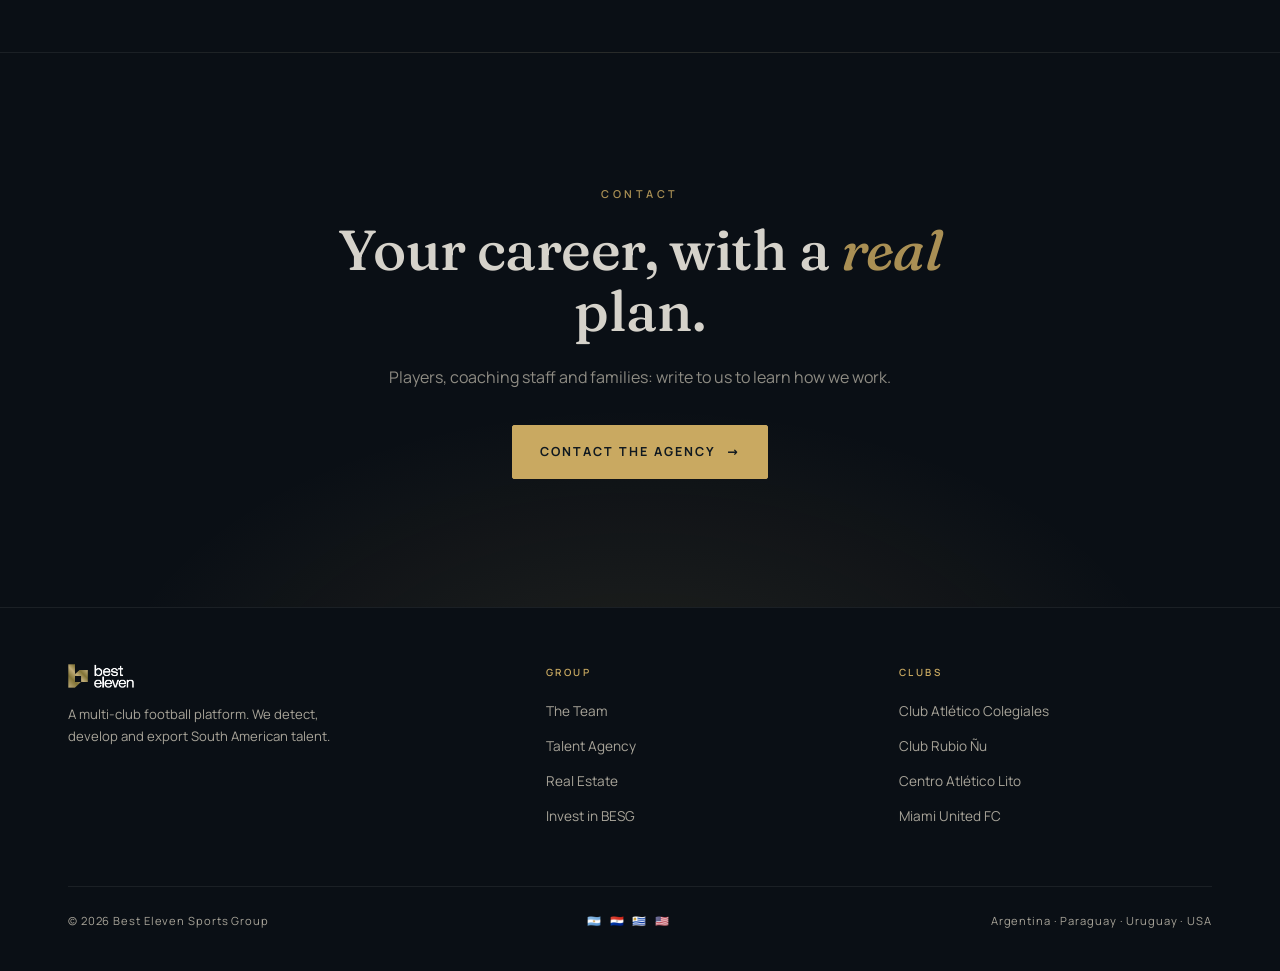
==== commit b8b41f8b: "Add Open Graph / Twitter meta tags + cover image for WhatsApp/social link previews (all pages)" ====
--- a/agency.html
+++ b/agency.html
@@ -4,6 +4,18 @@
 <meta charset="UTF-8">
 <meta name="viewport" content="width=device-width, initial-scale=1.0">
 <title>Talent Agency — Best Eleven Sports Group</title>
+<meta property="og:type" content="website">
+<meta property="og:site_name" content="Best Eleven Sports Group">
+<meta property="og:title" content="Talent Agency — Best Eleven Sports Group">
+<meta property="og:description" content="The source of South American football. A multi-club platform that detects, develops and exports the region's next generation of talent.">
+<meta property="og:image" content="https://jiconnolly.github.io/best-eleven/og-image.jpg?v=1">
+<meta property="og:image:width" content="1200">
+<meta property="og:image:height" content="630">
+<meta property="og:url" content="https://jiconnolly.github.io/best-eleven/agency.html">
+<meta name="twitter:card" content="summary_large_image">
+<meta name="twitter:title" content="Talent Agency — Best Eleven Sports Group">
+<meta name="twitter:description" content="The source of South American football. A multi-club platform that detects, develops and exports the region's next generation of talent.">
+<meta name="twitter:image" content="https://jiconnolly.github.io/best-eleven/og-image.jpg?v=1">
 <meta name="description" content="Best Eleven Talent Agency: end-to-end career development for players and coaching staff, with full transparency and close support.">
 <link rel="stylesheet" href="assets/css/fonts.css">
 <link rel="stylesheet" href="assets/css/main.css">
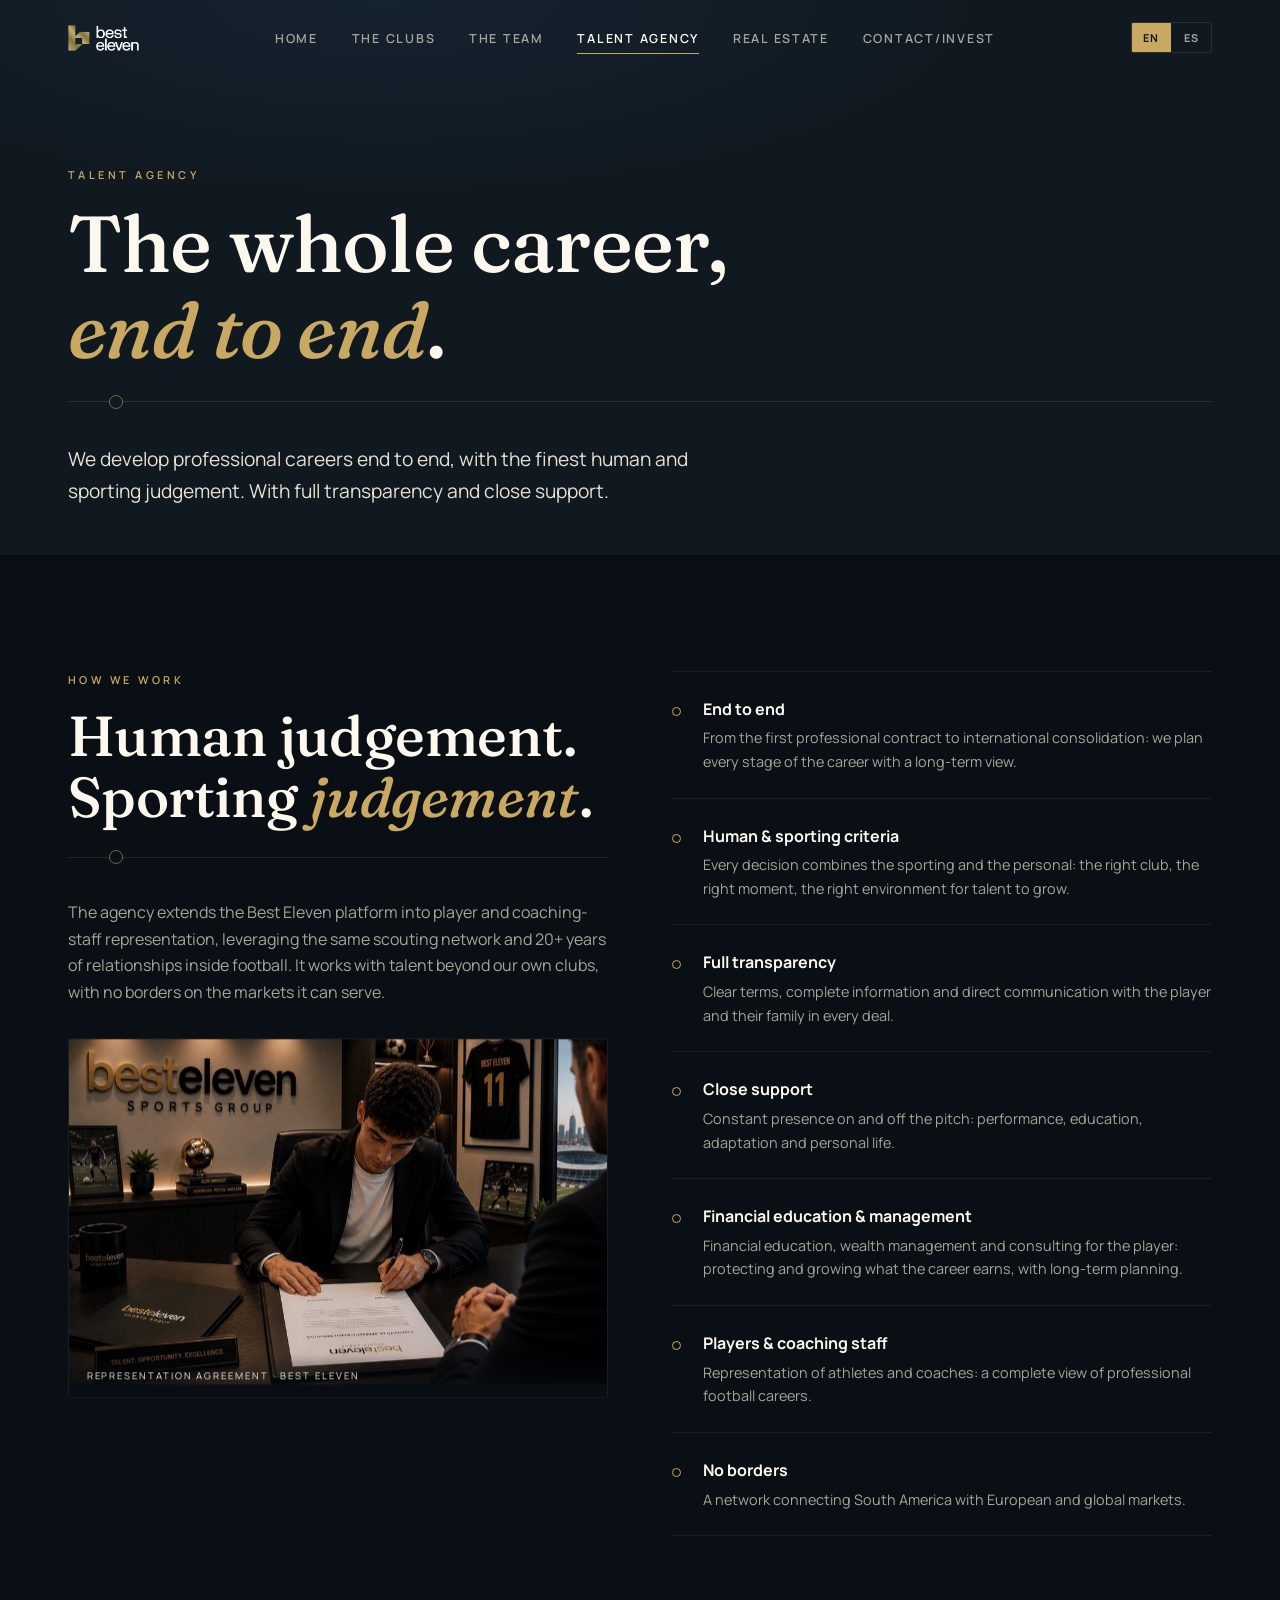
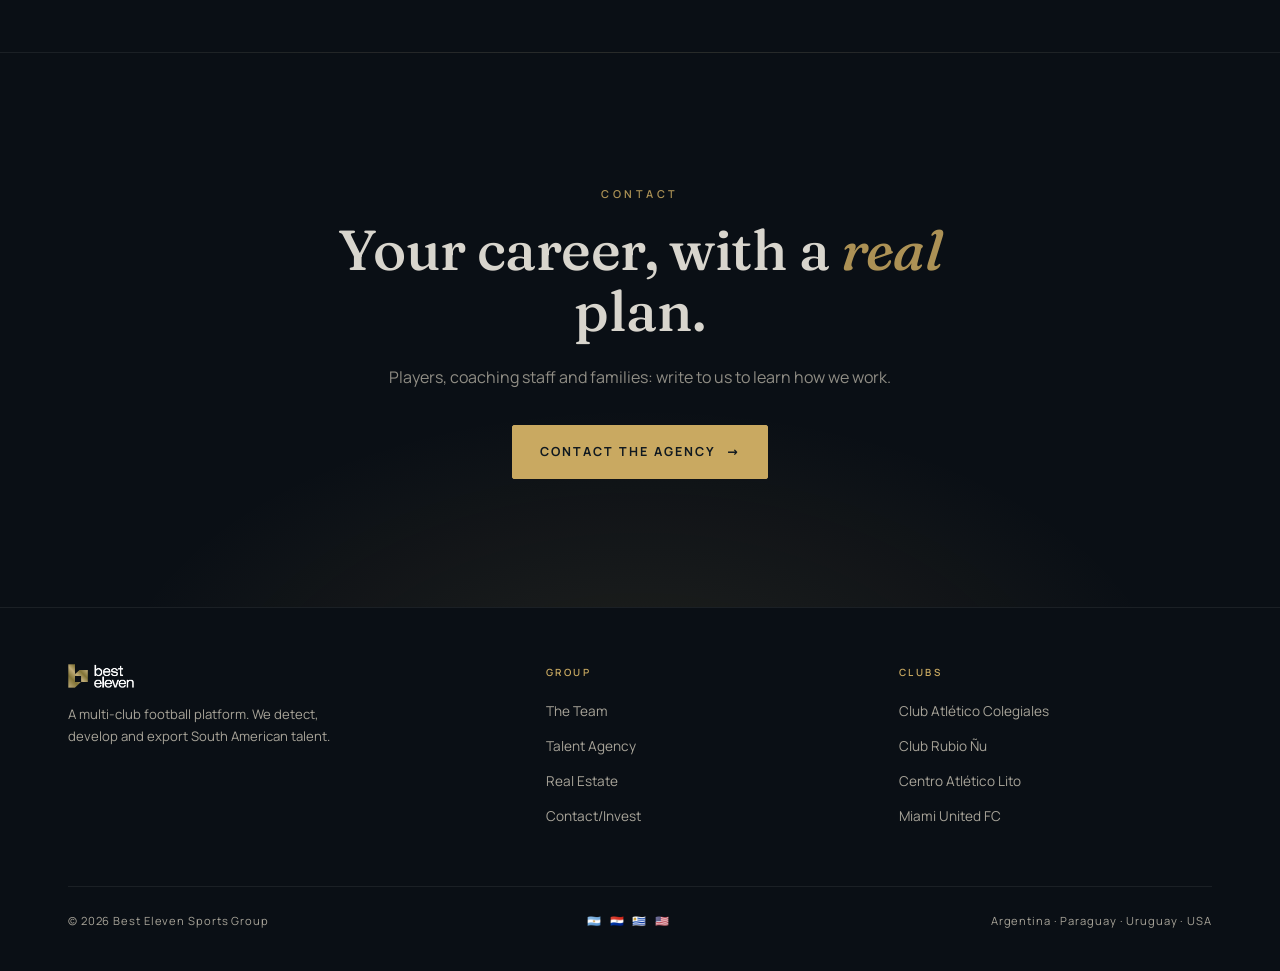
==== commit e923835f: "Home: remove Invest button from hero (keep only The clubs); rename nav+footer item to Contact/Invest" ====
--- a/agency.html
+++ b/agency.html
@@ -32,7 +32,7 @@
       <li><a href="team.html" data-es="El Equipo">The Team</a></li>
       <li><a href="agency.html" data-es="Agencia de Talento">Talent Agency</a></li>
       <li><a href="realestate.html">Real Estate</a></li>
-      <li><a href="invest.html" data-es="Invertir en BESG">Invest in BESG</a></li>
+      <li><a href="invest.html" data-es="Contacto/Invertir">Contact/Invest</a></li>
     </ul>
     <div style="display:flex;align-items:center;gap:1rem;">
       <div class="lang-toggle" role="group" aria-label="Language">
@@ -106,7 +106,7 @@
           <li><a href="team.html" data-es="El Equipo">The Team</a></li>
           <li><a href="agency.html" data-es="Agencia de Talento">Talent Agency</a></li>
           <li><a href="realestate.html">Real Estate</a></li>
-          <li><a href="invest.html" data-es="Invertir en BESG">Invest in BESG</a></li>
+          <li><a href="invest.html" data-es="Contacto/Invertir">Contact/Invest</a></li>
         </ul>
       </div>
       <div>
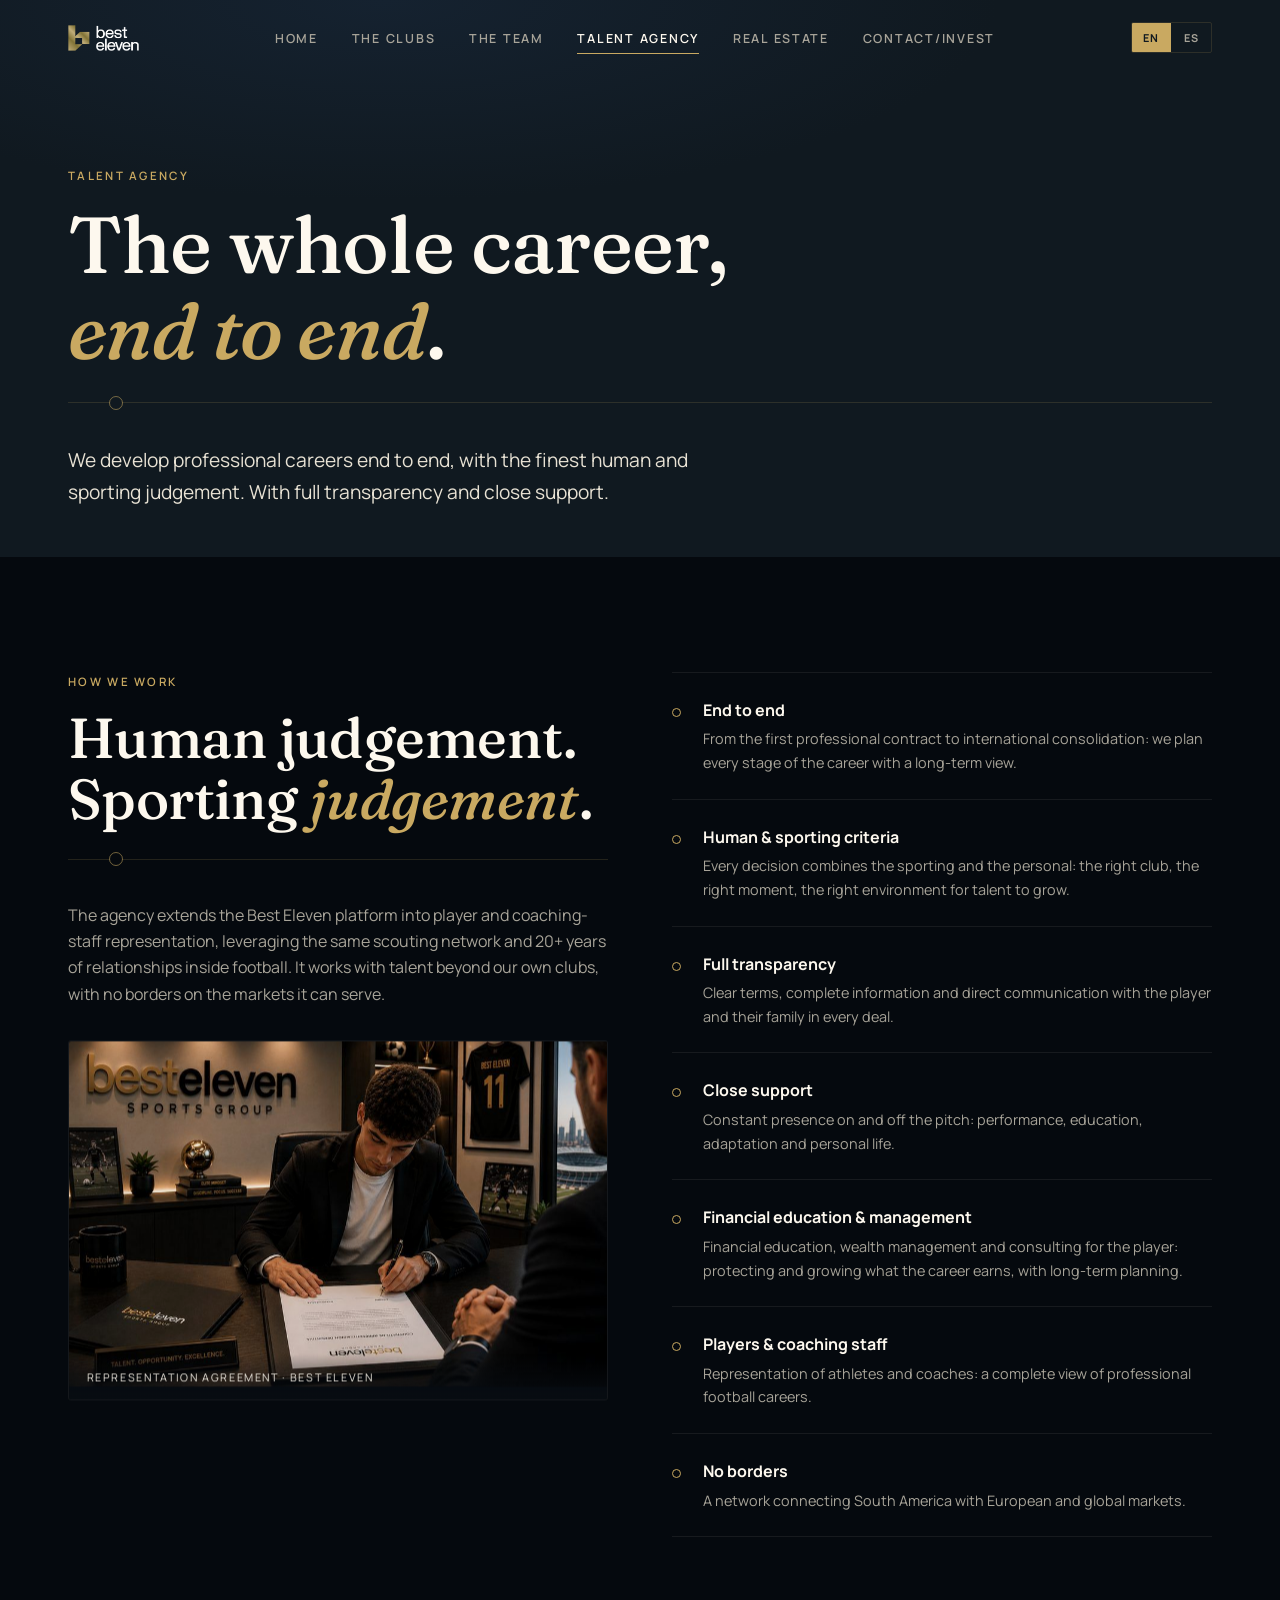
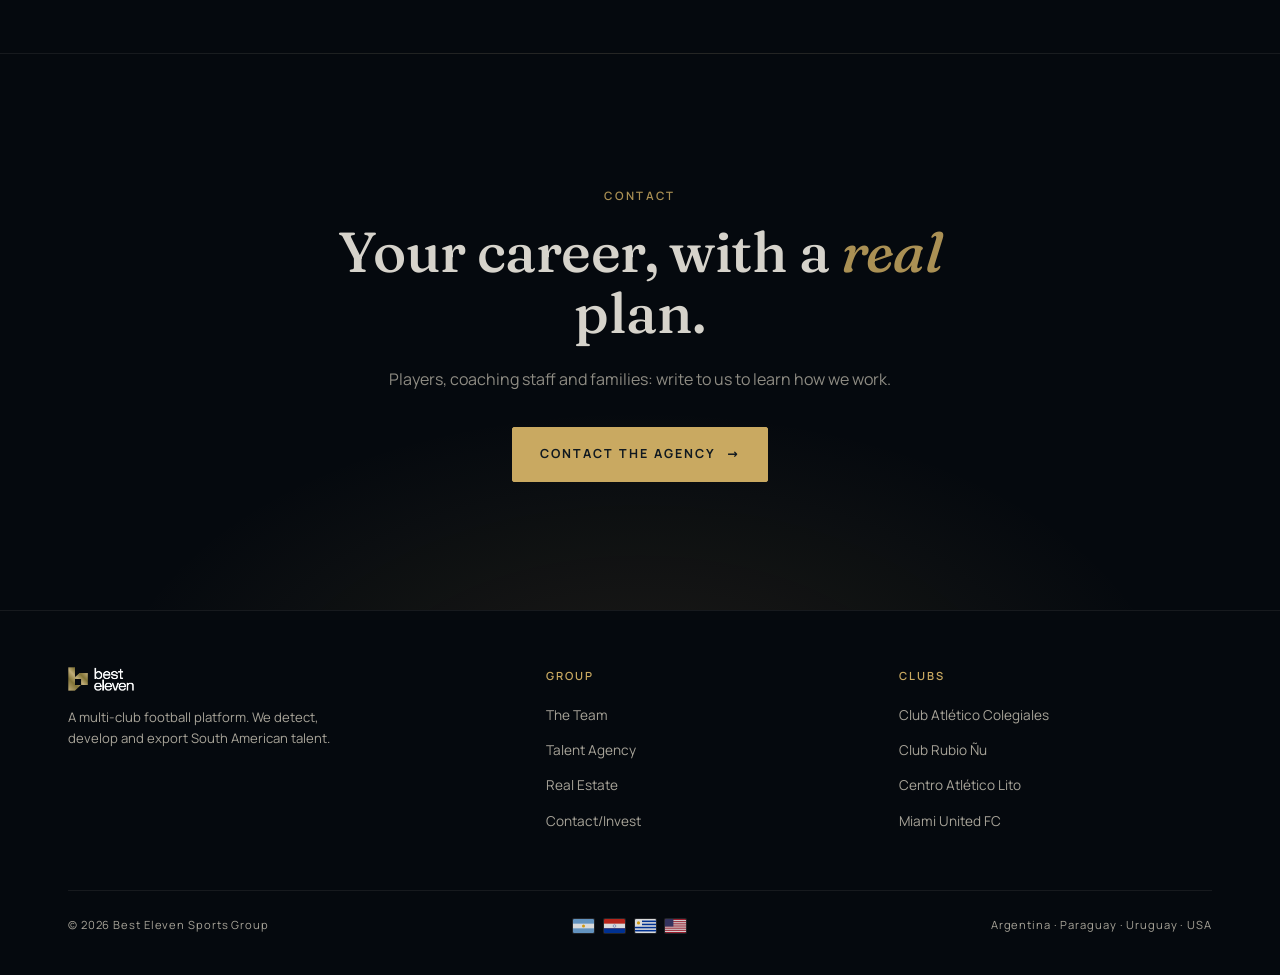
==== commit 871a3798: "Gate, home and palette: readability and composition pass Entry gate - Enter key now works from anywh" ====
--- a/agency.html
+++ b/agency.html
@@ -121,7 +121,12 @@
     </div>
     <div class="foot-bottom">
       <div>© 2026 Best Eleven Sports Group</div>
-      <div class="foot-flags">🇦🇷 🇵🇾 🇺🇾 🇺🇸</div>
+      <div class="foot-flags" aria-hidden="true">
+        <svg viewBox="0 0 21 14"><rect width="21" height="14" fill="#74ACDF"/><rect y="4.667" width="21" height="4.666" fill="#FFF"/><circle cx="10.5" cy="7" r="1.5" fill="#F6B40E"/></svg>
+        <svg viewBox="0 0 21 14"><rect width="21" height="14" fill="#D52B1E"/><rect y="4.667" width="21" height="4.666" fill="#FFF"/><rect y="9.333" width="21" height="4.667" fill="#0038A8"/><circle cx="10.5" cy="7" r="1.35" fill="#FFF" stroke="#0038A8" stroke-width=".35"/></svg>
+        <svg viewBox="0 0 21 14"><rect width="21" height="14" fill="#FFF"/><g fill="#0038A8"><rect x="7" y="1.556" width="14" height="1.556"/><rect x="7" y="4.667" width="14" height="1.555"/><rect y="7.778" width="21" height="1.555"/><rect y="10.889" width="21" height="1.556"/></g><circle cx="3.5" cy="3.9" r="1.55" fill="#F6B40E"/></svg>
+        <svg viewBox="0 0 21 14"><rect width="21" height="14" fill="#B22234"/><g fill="#FFF"><rect y="1.077" width="21" height="1.077"/><rect y="3.231" width="21" height="1.077"/><rect y="5.385" width="21" height="1.077"/><rect y="7.538" width="21" height="1.077"/><rect y="9.692" width="21" height="1.077"/><rect y="11.846" width="21" height="1.077"/></g><rect width="8.4" height="7.538" fill="#3C3B6E"/></svg>
+      </div>
       <div>Argentina · Paraguay · Uruguay · USA</div>
     </div>
   </div>
--- a/assets/css/main.css
+++ b/assets/css/main.css
@@ -5,10 +5,15 @@
    ============================================================ */
 
 :root{
-  --navy-deep:#0A0F15;
+  /* four distinct steps, so stacked sections actually read as separate planes */
+  --navy-deep:#05090E;
   --navy:#101920;
-  --navy-2:#141F29;
-  --navy-3:#182634;
+  --navy-2:#18242F;
+  --navy-3:#1F2E3B;
+  /* third colour: pitch green, desaturated almost to black — carries the football
+     identity into the surfaces without competing with the gold */
+  --pitch:#0A1712;
+  --pitch-line:rgba(126,186,148,0.028);
   --gold:#C9A961;
   --gold-bright:#E4CB8E;
   --gold-dim:rgba(201,169,97,0.55);
@@ -55,17 +60,17 @@
 p.body{color:var(--ink-m);max-width:64ch;}
 
 .eyebrow{
-  font-size:0.68rem;
+  font-size:0.72rem;
   font-weight:600;
-  letter-spacing:0.32em;
+  letter-spacing:0.2em;
   text-transform:uppercase;
   color:var(--gold);
   margin-bottom:1.1rem;
 }
 .label{
-  font-size:0.62rem;
+  font-size:0.7rem;
   font-weight:600;
-  letter-spacing:0.22em;
+  letter-spacing:0.16em;
   text-transform:uppercase;
   color:var(--ink-m);
 }
@@ -91,6 +96,17 @@
 .section{padding:clamp(4.5rem,9vw,8.5rem) 0;}
 .section-tint{background:var(--navy-deep);}
 .section-tint2{background:var(--navy-2);}
+/* pitch green, with the faint stripes of a mown field */
+.section-pitch{background:var(--pitch);}
+.section-pitch::before{
+  content:'';position:absolute;inset:0;pointer-events:none;
+  /* soft ramps, not hard bands — the stripes should be felt, not counted */
+  background:repeating-linear-gradient(90deg,
+    rgba(126,186,148,0) 0%,
+    var(--pitch-line) 3.5%,
+    rgba(126,186,148,0) 7%);
+}
+.section-pitch > *{position:relative;}
 
 .grid-2{display:grid;grid-template-columns:1fr 1fr;gap:clamp(2rem,5vw,5rem);align-items:center;}
 .grid-3{display:grid;grid-template-columns:repeat(3,1fr);gap:1.4rem;}
@@ -104,12 +120,18 @@
   transition:background .4s,border-color .4s, backdrop-filter .4s;
   border-bottom:1px solid transparent;
 }
-.nav.scrolled{
-  background:rgba(10,15,21,0.82);
+/* The blur lives on a pseudo-element, not on .nav itself: backdrop-filter makes
+   its element a containing block for position:fixed descendants, which trapped
+   the full-screen mobile menu inside the 76px bar as soon as the page scrolled. */
+.nav::before{
+  content:'';position:absolute;inset:0;z-index:-1;
+  background:rgba(5,9,14,0.82);
   backdrop-filter:blur(14px);
   -webkit-backdrop-filter:blur(14px);
-  border-bottom-color:var(--line-soft);
-}
+  opacity:0;transition:opacity .4s;
+}
+.nav.scrolled::before{opacity:1;}
+.nav.scrolled{border-bottom-color:var(--line-soft);}
 .nav-inner{
   max-width:var(--max);margin:0 auto;width:100%;
   padding:0 clamp(1.2rem,4vw,3rem);
@@ -187,12 +209,12 @@
 }
 .hero-stats-inner{
   max-width:var(--max);margin:0 auto;padding:1.4rem clamp(1.2rem,4vw,3rem);
-  display:grid;grid-template-columns:repeat(4,1fr);gap:1.5rem;
+  display:grid;grid-template-columns:repeat(3,1fr);gap:1.5rem;
 }
 .hstat{opacity:0;}
 .hstat .n{font-family:'Fraunces',serif;font-size:clamp(1.5rem,2.6vw,2.2rem);color:var(--beige);line-height:1;}
 .hstat .n b{color:var(--gold);font-weight:500;}
-.hstat .t{font-size:0.62rem;letter-spacing:0.2em;text-transform:uppercase;color:var(--ink-m);margin-top:0.45rem;}
+.hstat .t{font-size:0.7rem;letter-spacing:0.16em;text-transform:uppercase;color:var(--ink-m);margin-top:0.45rem;}
 
 .scroll-hint{
   position:absolute;bottom:110px;left:50%;transform:translateX(-50%);z-index:3;
@@ -224,7 +246,7 @@
 }
 .club-card:hover::before{opacity:1;}
 .club-card img.crest{height:74px;width:auto;object-fit:contain;align-self:flex-start;filter:drop-shadow(0 6px 18px rgba(0,0,0,0.5));}
-.club-card .country{font-size:0.62rem;letter-spacing:0.24em;text-transform:uppercase;color:var(--gold);}
+.club-card .country{font-size:0.7rem;letter-spacing:0.16em;text-transform:uppercase;color:var(--gold);}
 .club-card h3{font-size:1.35rem;}
 .club-card .div{font-size:0.8rem;color:var(--ink-m);}
 .club-card .go{
@@ -241,7 +263,7 @@
 .plate .cap{
   position:absolute;left:0;right:0;bottom:0;
   padding:0.85rem 1.1rem;
-  font-size:0.6rem;letter-spacing:0.2em;text-transform:uppercase;color:var(--beige);
+  font-size:0.68rem;letter-spacing:0.15em;text-transform:uppercase;color:var(--beige);
   background:linear-gradient(180deg,rgba(10,15,21,0),rgba(10,15,21,0.85));
 }
 
@@ -251,7 +273,7 @@
 .sem-step + .sem-step{border-left:1px solid var(--line-soft);}
 .sem-step .num{font-family:'Fraunces',serif;font-size:0.9rem;color:var(--gold-dim);letter-spacing:0.1em;}
 .sem-step h3{font-size:1.3rem;margin:0.7rem 0 0.4rem;}
-.sem-step .tag{font-size:0.62rem;letter-spacing:0.22em;text-transform:uppercase;color:var(--gold);margin-bottom:0.9rem;}
+.sem-step .tag{font-size:0.7rem;letter-spacing:0.16em;text-transform:uppercase;color:var(--ink-m);margin-bottom:0.9rem;}
 .sem-step p{font-size:0.9rem;color:var(--ink-m);}
 .sem-step::after{
   content:'→';position:absolute;top:2.5rem;right:-0.62rem;z-index:2;
@@ -293,7 +315,7 @@
   font-family:'Fraunces',serif;font-size:clamp(2.4rem,5vw,3.8rem);
   color:var(--gold);line-height:1;
 }
-.stat-block .t{font-size:0.66rem;letter-spacing:0.22em;text-transform:uppercase;color:var(--ink-m);margin-top:0.6rem;}
+.stat-block .t{font-size:0.72rem;letter-spacing:0.16em;text-transform:uppercase;color:var(--ink-m);margin-top:0.6rem;}
 
 /* ---------- Club detail (clubs.html) ---------- */
 .club-hero{
@@ -308,7 +330,7 @@
 .club-head img{height:88px;width:auto;object-fit:contain;filter:drop-shadow(0 8px 22px rgba(0,0,0,0.55));}
 .club-meta{display:flex;gap:2.5rem;flex-wrap:wrap;margin-top:2rem;position:relative;z-index:1;}
 .club-meta .m .v{font-family:'Fraunces',serif;font-size:1.5rem;color:var(--gold);}
-.club-meta .m .k{font-size:0.6rem;letter-spacing:0.2em;text-transform:uppercase;color:var(--ink-m);margin-top:0.3rem;}
+.club-meta .m .k{font-size:0.68rem;letter-spacing:0.16em;text-transform:uppercase;color:var(--ink-m);margin-top:0.3rem;}
 
 /* ---------- Team ---------- */
 .team-card{text-align:left;padding:2.4rem 2rem;}
@@ -318,7 +340,7 @@
 }
 .team-card .ph img{width:100%;height:100%;object-fit:cover;filter:grayscale(15%);}
 .team-card h3{font-size:1.25rem;}
-.team-card .role{font-size:0.64rem;letter-spacing:0.22em;text-transform:uppercase;color:var(--gold);margin:0.4rem 0 0.9rem;}
+.team-card .role{font-size:0.7rem;letter-spacing:0.16em;text-transform:uppercase;color:var(--gold);margin:0.4rem 0 0.9rem;}
 
 /* ---------- Invest ---------- */
 .invest-hero{
@@ -358,7 +380,7 @@
 .foot-grid{display:grid;grid-template-columns:1.4fr 1fr 1fr;gap:2.5rem;align-items:start;}
 .foot-grid .logo img{height:24px;margin-bottom:1rem;}
 .foot-grid p{font-size:0.82rem;color:var(--ink-m);max-width:36ch;}
-.foot-grid h5{font-size:0.62rem;letter-spacing:0.24em;text-transform:uppercase;color:var(--gold);margin-bottom:1rem;font-weight:600;}
+.foot-grid h5{font-size:0.7rem;letter-spacing:0.18em;text-transform:uppercase;color:var(--gold);margin-bottom:1rem;font-weight:600;}
 .foot-grid ul{list-style:none;}
 .foot-grid li{margin-bottom:0.55rem;}
 .foot-grid li a{font-size:0.85rem;color:var(--ink-m);transition:color .3s;}
@@ -398,15 +420,16 @@
 }
 @media(max-width:860px){
   .nav-links{
-    position:fixed;inset:0;background:rgba(10,15,21,0.97);backdrop-filter:blur(10px);
+    position:fixed;inset:0;background:rgba(5,9,14,0.97);backdrop-filter:blur(10px);-webkit-backdrop-filter:blur(10px);
     flex-direction:column;justify-content:center;gap:2.2rem;
     transform:translateY(-100%);transition:transform .5s var(--ease);z-index:105;
   }
   .nav-links.open{transform:translateY(0);}
   .nav-links a{font-size:1rem;}
   .burger{display:block;}
-  .hero-stats-inner{grid-template-columns:1fr 1fr;gap:1.1rem;}
-  .hero-content{padding-bottom:215px;}
+  .hero-stats-inner{grid-template-columns:repeat(3,1fr);gap:0.9rem;}
+  .hstat .t{font-size:0.6rem;letter-spacing:0.1em;}
+  .hero-content{padding-bottom:170px;}
   .promo-row{grid-template-columns:auto 1fr;}
   .promo-row .val{grid-column:2;}
 }
@@ -441,7 +464,7 @@
 .gate-logo,.gate-inner .btn,.gate-lang{pointer-events:auto;}
 .gate-radar{
   position:absolute;top:50%;left:50%;transform:translate(-50%,-50%);
-  width:min(96vh,96vw);aspect-ratio:1/1;
+  width:max(108vw,108vh);aspect-ratio:1/1;
   display:flex;align-items:center;justify-content:center;
   border-radius:50%;pointer-events:none;z-index:0;
 }
@@ -478,7 +501,7 @@
 html.reduced .gate-radar .sweep{animation:none;opacity:0.35;}
 @keyframes gsweep{to{transform:rotate(360deg);}}
 .gate-title{
-  font-size:0.72rem;font-weight:700;letter-spacing:0.44em;text-transform:uppercase;
+  font-size:0.76rem;font-weight:700;letter-spacing:0.3em;text-transform:uppercase;
   color:var(--beige);
 }
 .gate-sub{
@@ -487,7 +510,7 @@
 }
 .gate-lang{position:absolute;top:1.4rem;right:clamp(1.2rem,4vw,3rem);z-index:3;}
 @media(max-width:560px){
-  .gate-title{letter-spacing:0.3em;}
+  .gate-title{letter-spacing:0.22em;}
 }
 
 /* gate enter effect */
@@ -500,3 +523,218 @@
 }
 #gateFlash.on{opacity:1;}
 #gateFlash:not(.on){transition:opacity 1s ease-out;}
+
+
+/* ---- The Team · Detection block ---- */
+.team-detect{display:grid;grid-template-columns:1.1fr 1fr;gap:clamp(2rem,5vw,4.5rem);align-items:center;}
+.team-detect-img{aspect-ratio:4/3;box-shadow:0 30px 80px -30px rgba(0,0,0,0.7);}
+.team-detect-img::after{content:"";position:absolute;inset:0;border:1px solid rgba(201,169,97,0.14);border-radius:3px;pointer-events:none;}
+.team-detect-body .lead{margin-bottom:0;}
+.team-stats{display:grid;grid-template-columns:repeat(3,auto);gap:clamp(1.6rem,4vw,3rem);margin:0.4rem 0 0;}
+.team-stats .stat-block .n{font-size:clamp(2.6rem,4.5vw,3.6rem);}
+.team-stats .stat-block .t{max-width:11ch;}
+@media(max-width:820px){
+  .team-detect{grid-template-columns:1fr;gap:2.2rem;}
+  .team-detect-img{aspect-ratio:16/10;}
+  .team-stats{grid-template-columns:repeat(3,1fr);gap:1rem;}
+  .team-stats .stat-block .t{font-size:0.58rem;}
+}
+@media(max-width:480px){
+  .team-stats{grid-template-columns:1fr;gap:1.1rem;}
+  .team-stats .stat-block{display:flex;align-items:baseline;gap:0.9rem;}
+  .team-stats .stat-block .n{font-size:2.4rem;}
+  .team-stats .stat-block .t{margin-top:0;max-width:none;}
+}
+
+
+/* ---- Real Estate hero icon ---- */
+.re-hero-head{display:flex;align-items:center;gap:clamp(1.5rem,4vw,3.5rem);flex-wrap:wrap;}
+.re-hero-icon{width:clamp(180px,20vw,260px);height:auto;flex:none;opacity:0;
+  animation:reIconIn 0.9s var(--ease) 0.3s forwards;}
+.re-hero-icon .re-arrow-glow{}
+@keyframes reIconIn{from{opacity:0;transform:translateY(10px) scale(0.94);}to{opacity:1;transform:none;}}
+html.reduced .re-hero-icon{animation:none;opacity:1;}
+@media(max-width:640px){.re-hero-head{gap:1.2rem;}.re-hero-icon{width:180px;height:auto;}}
+
+
+/* ---- The Clubs · crest button grid ---- */
+.club-crest-grid{display:grid;grid-template-columns:repeat(4,1fr);gap:clamp(1rem,2.5vw,2rem);margin-top:clamp(2.2rem,5vw,3.5rem);max-width:900px;}
+.crest-btn{position:relative;display:flex;flex-direction:column;align-items:center;gap:0.9rem;
+  padding:clamp(1.4rem,2.5vw,2rem) 1rem;border-radius:14px;text-decoration:none;
+  background:linear-gradient(160deg,rgba(255,255,255,0.05),rgba(255,255,255,0.015));
+  border:1px solid rgba(255,255,255,0.08);
+  box-shadow:0 1px 0 rgba(255,255,255,0.06) inset, 0 18px 40px -24px rgba(0,0,0,0.8);
+  transition:transform .35s cubic-bezier(.2,.8,.2,1), border-color .35s ease, box-shadow .35s ease;
+  overflow:hidden;isolation:isolate;}
+.crest-btn::before{content:"";position:absolute;inset:-2px;z-index:-1;border-radius:16px;
+  background:radial-gradient(ellipse 60% 55% at 50% 40%, color-mix(in srgb, var(--glow) 55%, transparent) 0%, transparent 70%);
+  opacity:0.18;transition:opacity .4s ease;}
+.crest-btn::after{content:"";position:absolute;left:50%;bottom:0;transform:translateX(-50%);
+  width:70%;height:2px;border-radius:2px;background:var(--glow);opacity:0;filter:blur(0.5px);
+  box-shadow:0 0 14px 2px var(--glow);transition:opacity .4s ease;}
+.crest-btn-inner{position:relative;display:flex;align-items:center;justify-content:center;
+  width:clamp(72px,9vw,104px);height:clamp(72px,9vw,104px);transition:transform .4s cubic-bezier(.2,.8,.2,1);}
+.crest-btn-inner img{width:100%;height:100%;object-fit:contain;
+  filter:drop-shadow(0 6px 14px rgba(0,0,0,0.45));transition:filter .4s ease;}
+.crest-btn-name{font-size:0.72rem;letter-spacing:0.15em;text-transform:uppercase;color:var(--ink-m);
+  transition:color .35s ease;font-weight:500;}
+.crest-btn:hover,.crest-btn:focus-visible{transform:translateY(-6px);
+  border-color:color-mix(in srgb, var(--glow) 45%, rgba(255,255,255,0.1));
+  box-shadow:0 1px 0 rgba(255,255,255,0.1) inset, 0 26px 50px -22px rgba(0,0,0,0.85),
+             0 0 40px -6px color-mix(in srgb, var(--glow) 40%, transparent);}
+.crest-btn:hover::before,.crest-btn:focus-visible::before{opacity:0.9;}
+.crest-btn:hover::after,.crest-btn:focus-visible::after{opacity:1;}
+.crest-btn:hover .crest-btn-inner,.crest-btn:focus-visible .crest-btn-inner{transform:scale(1.08);}
+.crest-btn:hover .crest-btn-inner img{filter:drop-shadow(0 8px 20px color-mix(in srgb, var(--glow) 50%, rgba(0,0,0,0.5)));}
+.crest-btn:hover .crest-btn-name,.crest-btn:focus-visible .crest-btn-name{color:var(--ink);}
+.crest-btn:active{transform:translateY(-2px) scale(0.99);}
+@media(max-width:720px){.club-crest-grid{grid-template-columns:repeat(2,1fr);gap:1rem;max-width:420px;}}
+@media(max-width:380px){.crest-btn{padding:1.1rem 0.6rem;}}
+
+/* ---- portada: marca en dos colores, escudos abajo (igual que el deck) ---- */
+.gate-top{
+  position:relative; z-index:2;
+  display:flex; flex-direction:column; align-items:center; gap:1rem; text-align:center;
+}
+.gate-brand{
+  display:flex; flex-direction:column; align-items:center; gap:0.42rem;
+  text-transform:uppercase; text-shadow:0 2px 24px rgba(0,0,0,0.8);
+}
+.gate-brand-main{
+  font-size:clamp(1.2rem,4vw,1.95rem); letter-spacing:0.28em; font-weight:600; line-height:1.1;
+}
+.gate-brand-main .bb{ color:var(--gold); }
+.gate-brand-main .ee{ color:#FFFFFF; }
+.gate-brand-sub{
+  font-size:clamp(0.66rem,1.8vw,0.88rem); letter-spacing:0.3em; font-weight:400;
+  color:var(--ink-m); line-height:1.1;
+}
+.gate-bottom{ position:relative; z-index:2; display:flex; flex-direction:column; align-items:center; }
+.gate-crests{ display:flex; align-items:center; justify-content:center; gap:clamp(1rem,3.4vw,1.9rem); }
+.gate-crests img{ height:clamp(34px,4.6vw,46px); width:auto; object-fit:contain; opacity:0.96; }
+@media (max-width:520px){ .gate-crests{ gap:1rem; } }
+
+/* ---------- gate: enter button drawn as a football pitch ---------- */
+.btn-pitch{
+  position:relative;
+  background:none;border:0;padding:0;margin:0;
+  display:inline-flex;align-items:center;justify-content:center;
+  cursor:pointer;pointer-events:auto;   /* .gate-inner is pointer-events:none */
+  -webkit-tap-highlight-color:transparent;
+  transition:transform .4s var(--ease);
+}
+.btn-pitch .pitch{
+  width:clamp(95px,12.5vw,124px);height:auto;display:block;overflow:visible;
+  transition:filter .4s var(--ease);
+}
+.btn-pitch .pitch-fill{ fill:rgba(201,169,97,0.035);transition:fill .4s var(--ease); }
+.btn-pitch .pitch-lines{ stroke:var(--gold);stroke-width:1.1;opacity:.55;transition:opacity .4s var(--ease); }
+.btn-pitch .pitch-lines .spot{ fill:var(--gold);stroke:none; }
+/* label sits inside the pitch, sized in px so it stays legible as the pitch shrinks */
+.btn-pitch .pitch-label{
+  position:absolute;left:50%;top:50%;transform:translate(-50%,-50%);
+  font-size:clamp(0.54rem,1.05vw,0.66rem);font-weight:700;
+  letter-spacing:0.16em;text-transform:uppercase;
+  color:var(--gold);white-space:nowrap;pointer-events:none;
+  text-shadow:0 0 7px rgba(10,15,21,0.95),0 0 3px rgba(10,15,21,1);
+  transition:color .35s var(--ease);
+}
+.btn-pitch:hover{ transform:translateY(-3px); }
+.btn-pitch:hover .pitch{ filter:drop-shadow(0 8px 22px rgba(201,169,97,0.26)); }
+.btn-pitch:hover .pitch-lines{ opacity:1; }
+.btn-pitch:hover .pitch-fill{ fill:rgba(201,169,97,0.07); }
+.btn-pitch:hover .pitch-label{ color:var(--gold-bright,#e2c47a); }
+.btn-pitch:active{ transform:translateY(-1px) scale(.985); }
+.btn-pitch:focus-visible{ outline:2px solid var(--gold);outline-offset:6px;border-radius:2px; }
+@media (prefers-reduced-motion: reduce){
+  .btn-pitch,.btn-pitch .pitch{ transition:none; }
+}
+
+
+/* ---- Gate · map reference caption (bottom-left, deliberately quiet) ---- */
+.gate-ref{
+  position:absolute; left:clamp(1.2rem,4vw,3rem); bottom:clamp(1.2rem,3vw,1.9rem);
+  z-index:3; pointer-events:none;
+  display:flex; align-items:center; gap:0.62rem;
+  font-family:'B612 Mono','Courier New',monospace;
+  font-size:0.58rem; letter-spacing:0.2em; text-transform:uppercase;
+  color:rgba(168,164,153,0.42);
+}
+.gate-ref::before{
+  content:''; width:16px; height:1px; flex:none;
+  background:rgba(201,169,97,0.4);
+}
+.gate-ref b{ font-weight:400; color:rgba(201,169,97,0.62); }
+#gate.entering .gate-ref{ opacity:0; transition:opacity .35s ease; }
+@media(max-width:560px){
+  .gate-ref{ font-size:0.54rem; letter-spacing:0.14em; gap:0.45rem; }
+  .gate-ref::before{ width:11px; }
+}
+
+/* ---- Home · club strip: the four assets, stated once and quietly ---- */
+.club-strip{
+  background:var(--navy-2);
+  border-top:1px solid var(--line-soft);
+  border-bottom:1px solid var(--line-soft);
+  padding:clamp(2.2rem,4vw,3rem) 0;
+}
+.club-strip-head{
+  display:flex; align-items:baseline; justify-content:space-between;
+  gap:1rem; flex-wrap:wrap; margin-bottom:clamp(1.6rem,3vw,2.2rem);
+}
+.club-strip-head .eyebrow{margin-bottom:0;}
+.club-strip-link{
+  font-size:0.7rem; font-weight:700; letter-spacing:0.16em; text-transform:uppercase;
+  color:var(--ink-m); display:inline-flex; align-items:center; gap:0.5rem;
+  transition:color .3s;
+}
+.club-strip-link:hover{color:var(--beige);}
+.club-strip-link .arr{transition:transform .3s;}
+.club-strip-link:hover .arr{transform:translateX(4px);}
+
+.club-strip-inner{
+  display:grid; grid-template-columns:repeat(4,1fr);
+  gap:clamp(0.9rem,2.4vw,2rem);
+}
+.club-chip{
+  display:flex; align-items:center; gap:0.95rem;
+  padding:0.7rem 0.2rem 0.9rem; position:relative;
+  transition:transform .35s var(--ease);
+}
+.club-chip::after{
+  content:''; position:absolute; left:0; right:0; bottom:0; height:1px;
+  background:var(--glow,var(--gold)); opacity:0; transition:opacity .35s ease;
+}
+.club-chip img{
+  height:46px; width:46px; flex:none; object-fit:contain;
+  filter:drop-shadow(0 4px 12px rgba(0,0,0,0.5));
+  transition:transform .35s var(--ease), filter .35s ease;
+}
+.club-chip .n{
+  display:block; font-size:0.86rem; font-weight:600; color:var(--ink);
+  line-height:1.25; transition:color .3s;
+}
+.club-chip .c{
+  display:block; margin-top:0.28rem;
+  font-size:0.62rem; letter-spacing:0.13em; text-transform:uppercase; color:var(--ink-m);
+}
+.club-chip:hover{transform:translateY(-3px);}
+.club-chip:hover::after{opacity:0.75;}
+.club-chip:hover img{transform:scale(1.06);filter:drop-shadow(0 6px 16px color-mix(in srgb,var(--glow,var(--gold)) 45%,rgba(0,0,0,0.5)));}
+.club-chip:hover .n{color:var(--beige);}
+@media(max-width:860px){
+  .club-strip-inner{grid-template-columns:1fr 1fr;gap:1rem 1.4rem;}
+}
+@media(max-width:420px){
+  .club-strip-inner{grid-template-columns:1fr;}
+  .club-chip img{height:40px;width:40px;}
+}
+
+/* ---- Footer · country flags drawn as SVG (emoji render as letters on Windows) ---- */
+.foot-flags{display:flex;align-items:center;gap:0.6rem;letter-spacing:normal;}
+.foot-flags svg{
+  width:21px;height:14px;display:block;border-radius:1px;
+  box-shadow:0 0 0 1px rgba(253,248,238,0.14);
+  opacity:0.85;transition:opacity .3s;
+}
+.foot-flags svg:hover{opacity:1;}
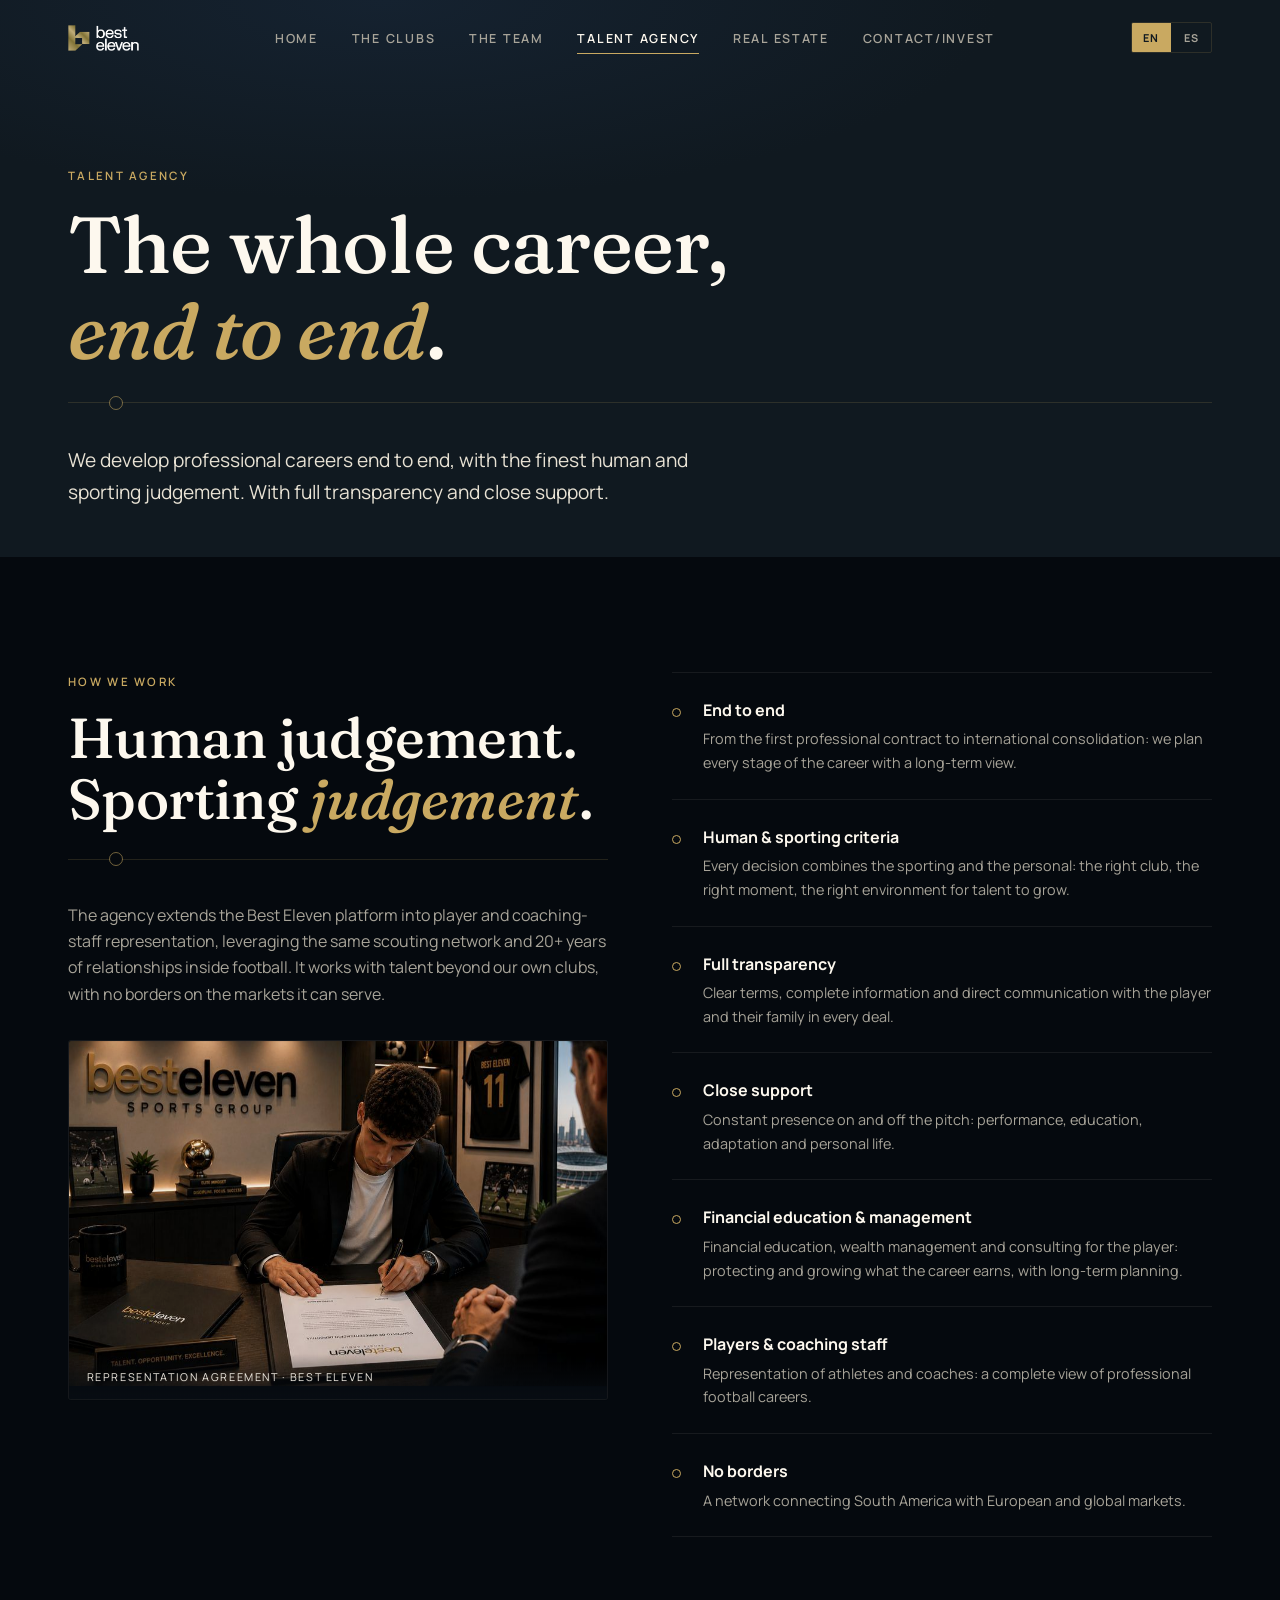
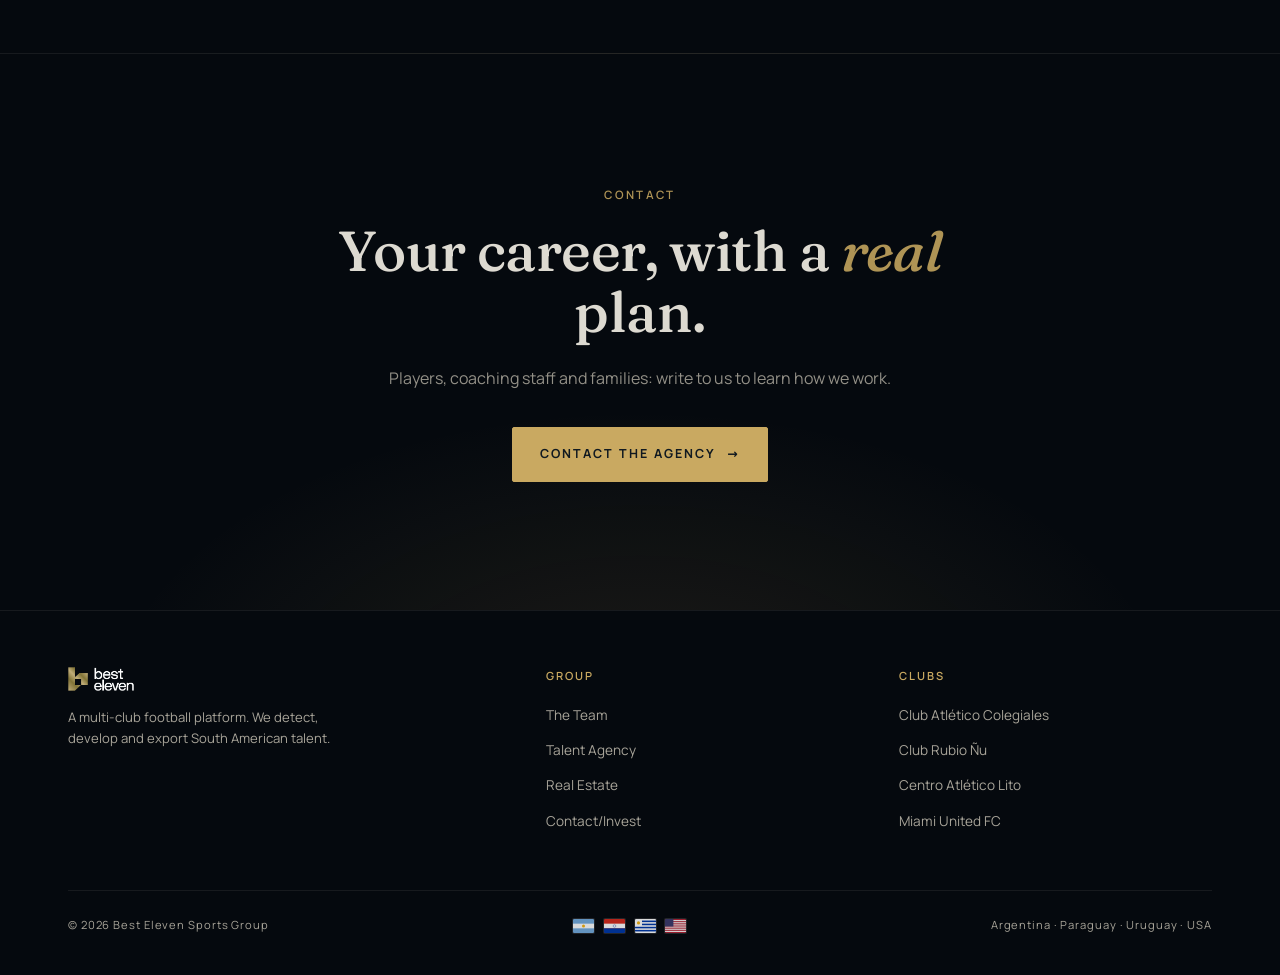
==== commit d2c7b779: "Cache-bust main.css on agency.html so phones pick up the mobile-menu fix" ====
--- a/agency.html
+++ b/agency.html
@@ -18,7 +18,7 @@
 <meta name="twitter:image" content="https://jiconnolly.github.io/best-eleven/og-image.jpg?v=1">
 <meta name="description" content="Best Eleven Talent Agency: end-to-end career development for players and coaching staff, with full transparency and close support.">
 <link rel="stylesheet" href="assets/css/fonts.css">
-<link rel="stylesheet" href="assets/css/main.css">
+<link rel="stylesheet" href="assets/css/main.css?v=2">
 <link rel="icon" type="image/png" href="assets/img/b11-mark.png">
 </head>
 <body>
--- a/assets/css/main.css
+++ b/assets/css/main.css
@@ -419,9 +419,19 @@
   .foot-grid{grid-template-columns:1fr;}
 }
 @media(max-width:860px){
+  /* Solid, fully opaque panel: no alpha and no backdrop-filter, so the menu stays
+     legible even where backdrop-filter is unsupported or disabled (iOS Reduce
+     Transparency / Low Power Mode). Explicit width/height instead of inset:0 so it
+     can never collapse into the 76px bar if an ancestor ever becomes a containing
+     block for fixed descendants again. */
   .nav-links{
-    position:fixed;inset:0;background:rgba(5,9,14,0.97);backdrop-filter:blur(10px);-webkit-backdrop-filter:blur(10px);
+    position:fixed;top:0;left:0;right:auto;bottom:auto;
+    width:100vw;height:100vh;height:100dvh;
+    background:#05090E;
+    backdrop-filter:none;-webkit-backdrop-filter:none;
     flex-direction:column;justify-content:center;gap:2.2rem;
+    padding:calc(var(--nav-h) + env(safe-area-inset-top,0px)) 1.5rem calc(2rem + env(safe-area-inset-bottom,0px));
+    overflow-y:auto;overscroll-behavior:contain;
     transform:translateY(-100%);transition:transform .5s var(--ease);z-index:105;
   }
   .nav-links.open{transform:translateY(0);}
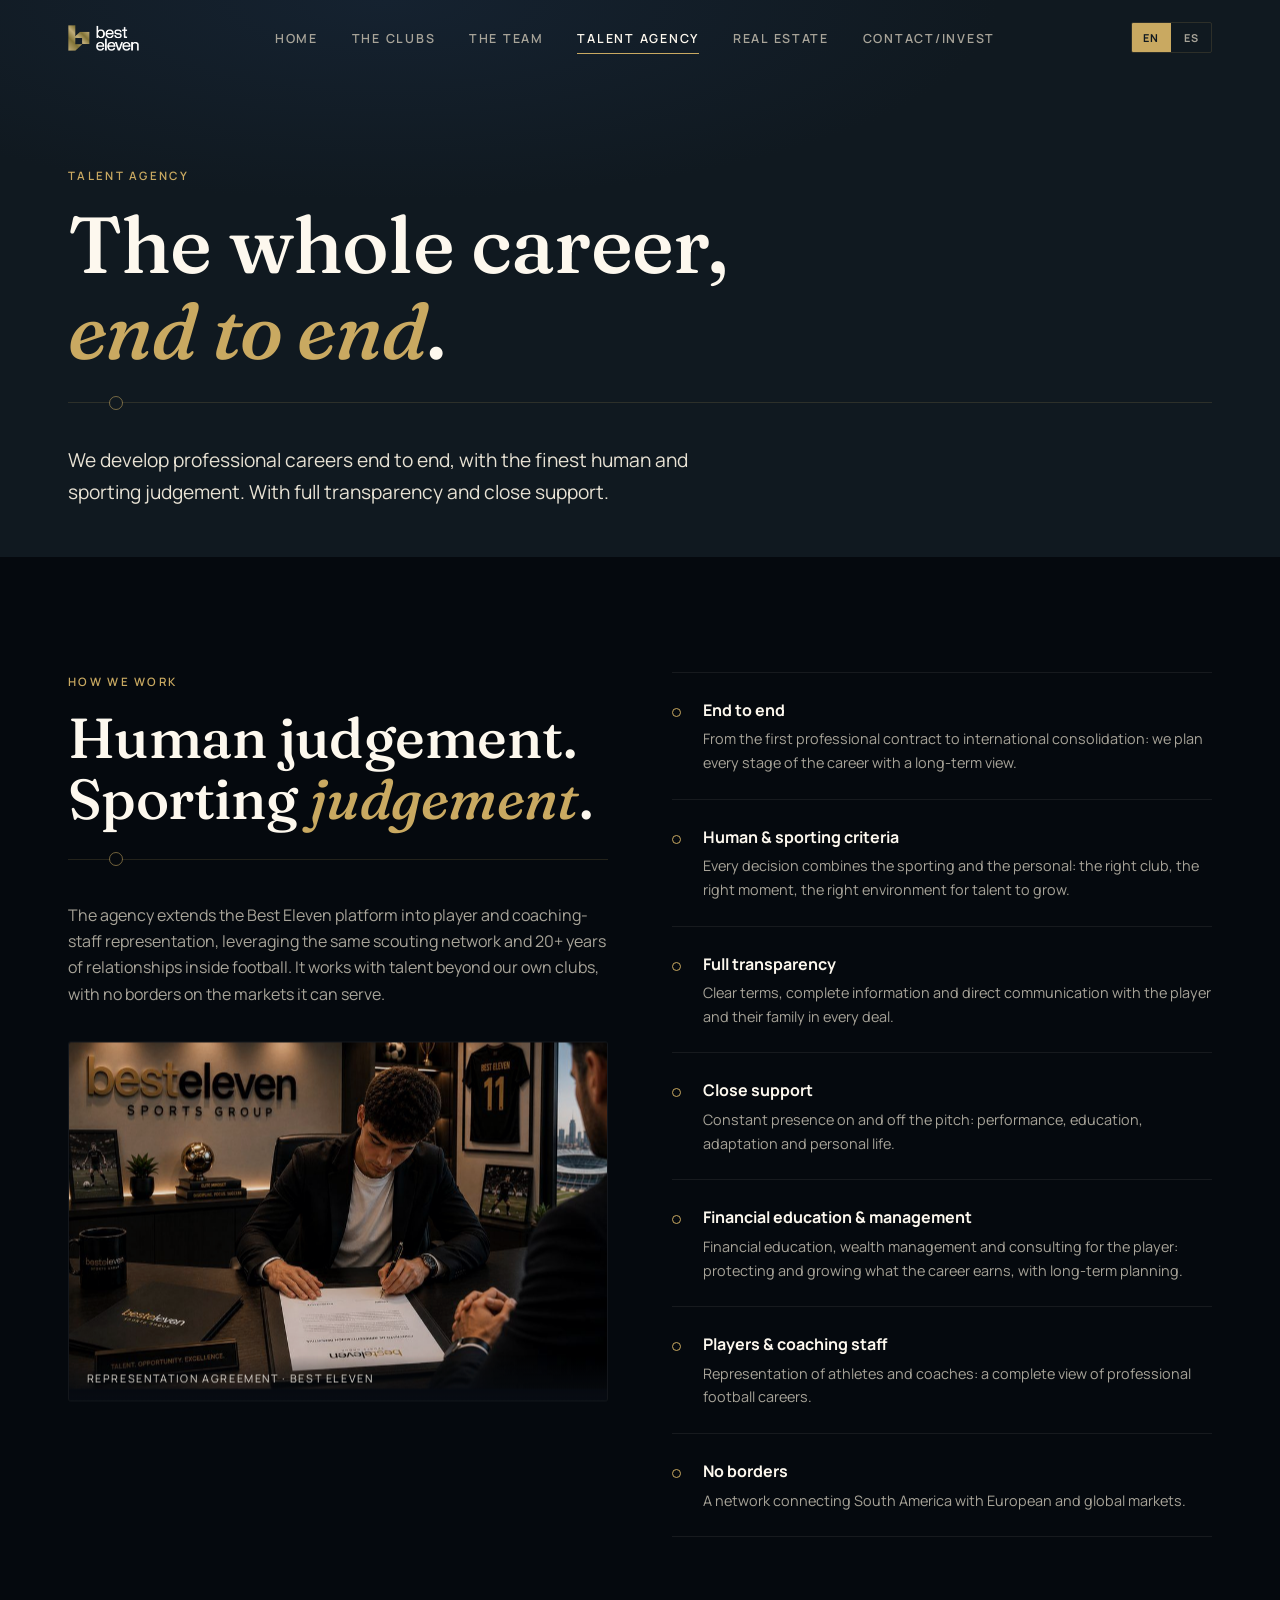
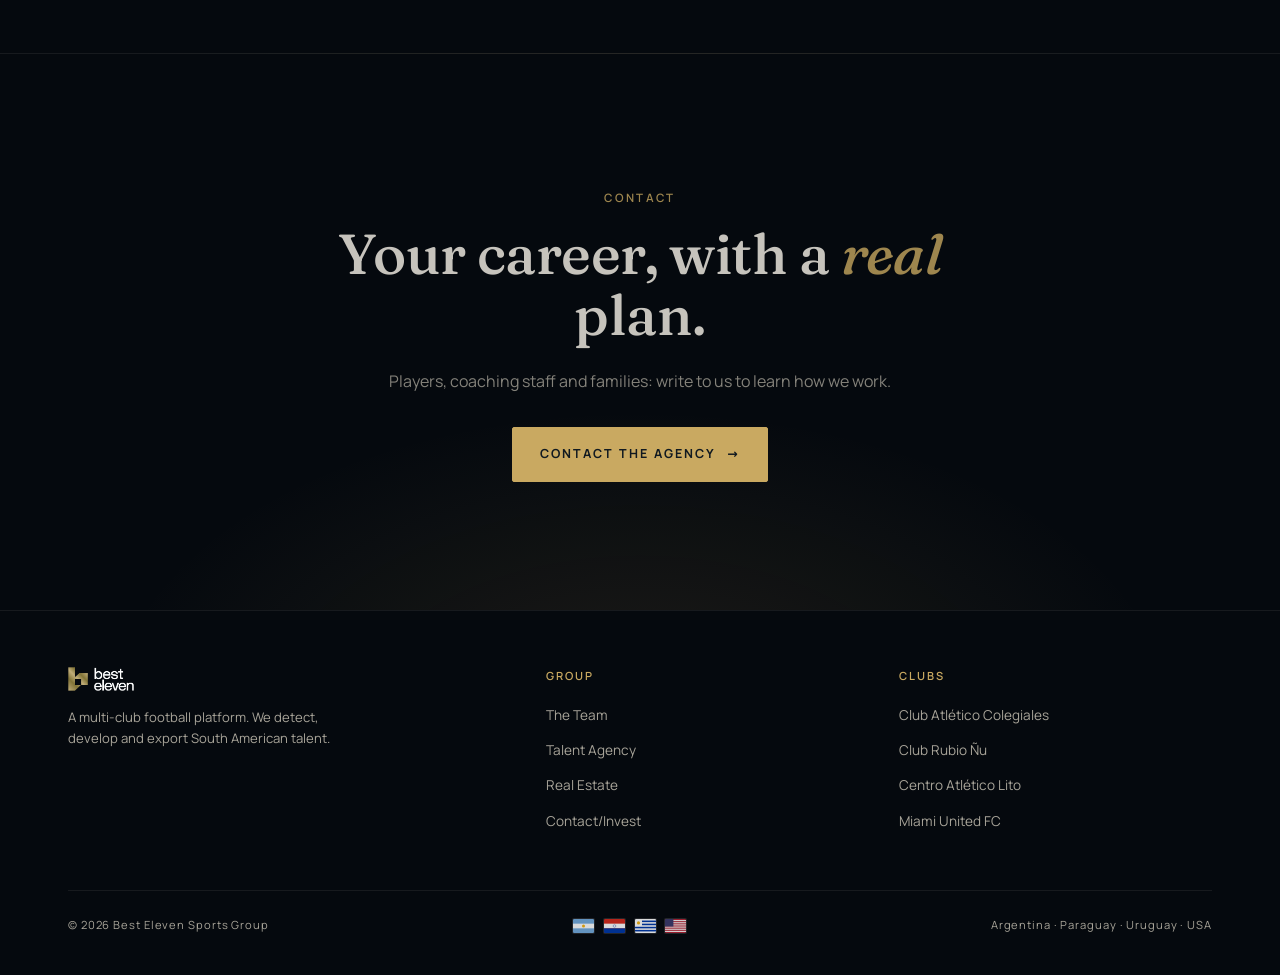
==== commit 2123af9a: "Add temporary noindex meta to agency.html" ====
--- a/agency.html
+++ b/agency.html
@@ -3,6 +3,9 @@
 <head>
 <meta charset="UTF-8">
 <meta name="viewport" content="width=device-width, initial-scale=1.0">
+<!-- TEMPORARY: keeps the site out of search results while the investor round is open.
+     Remove this line and the X-Robots-Tag rule in _headers to go public. -->
+<meta name="robots" content="noindex, nofollow, noarchive, nosnippet, noimageindex">
 <title>Talent Agency — Best Eleven Sports Group</title>
 <meta property="og:type" content="website">
 <meta property="og:site_name" content="Best Eleven Sports Group">
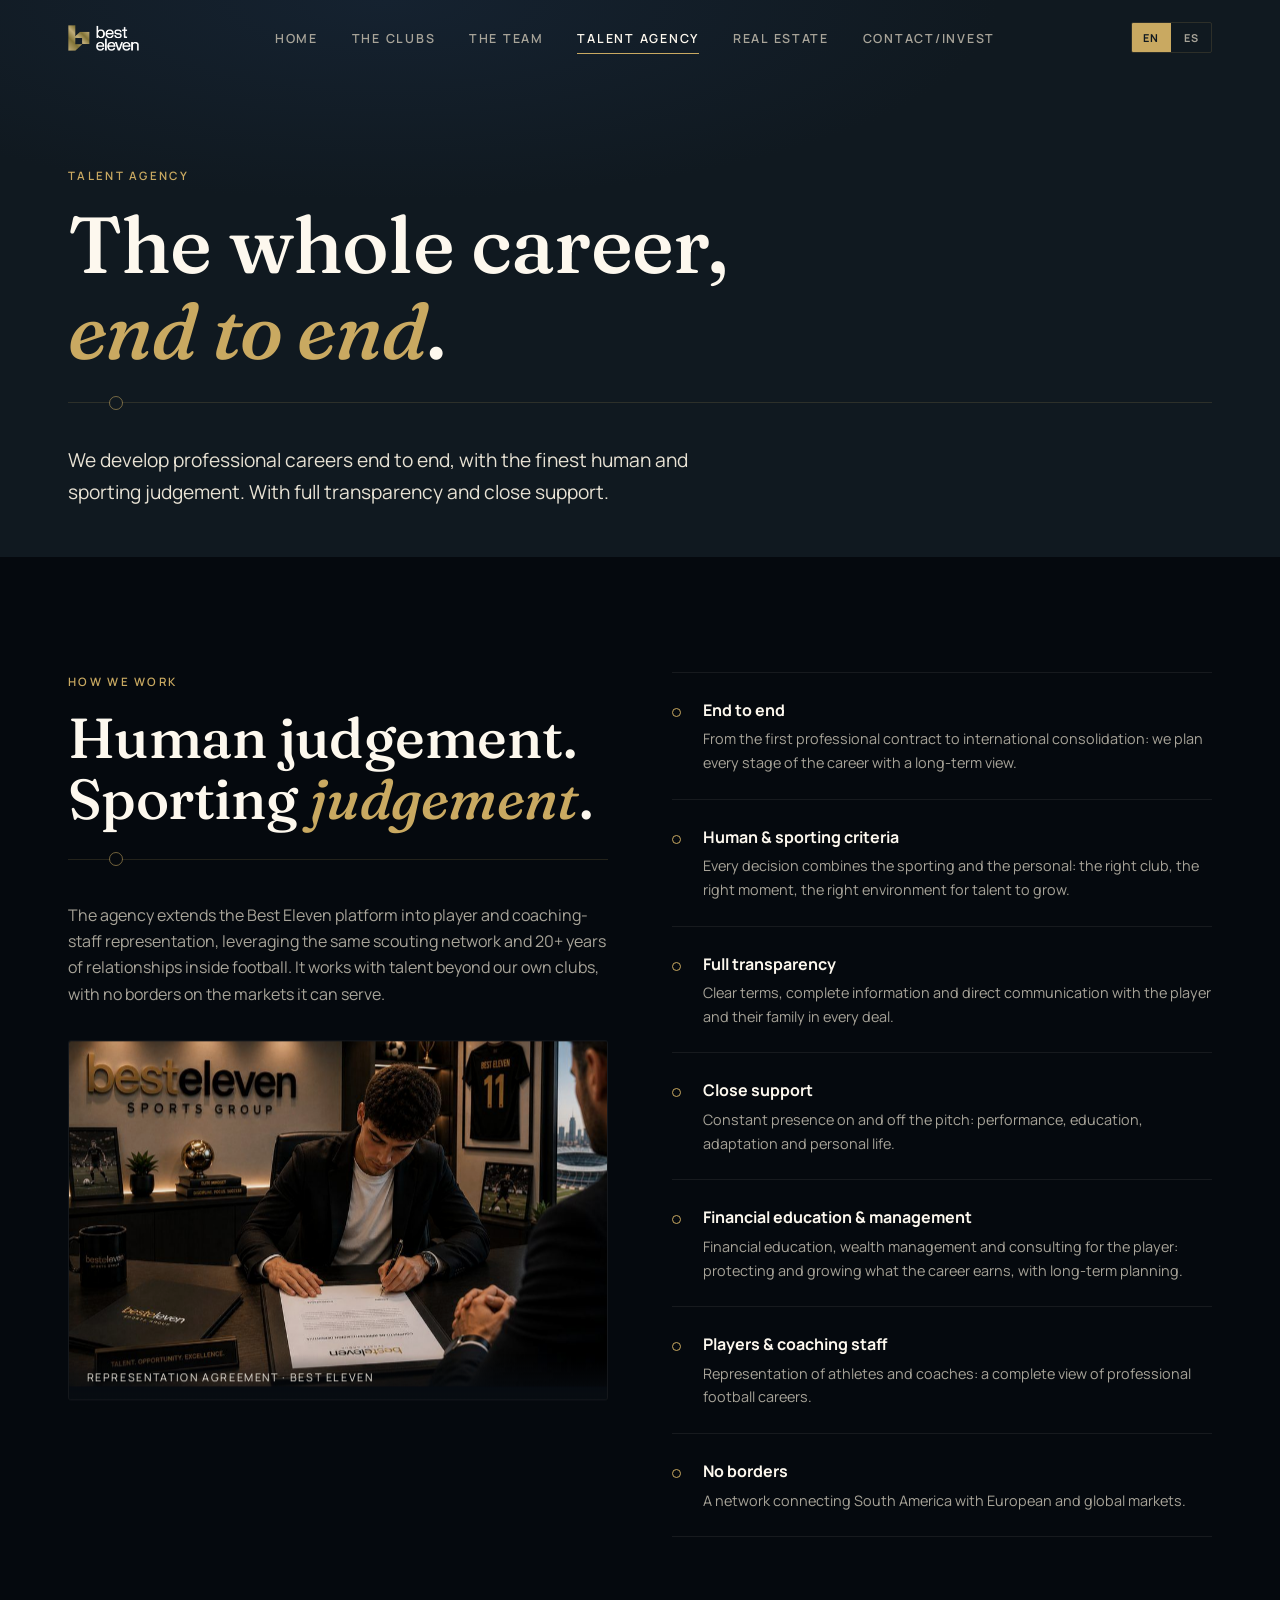
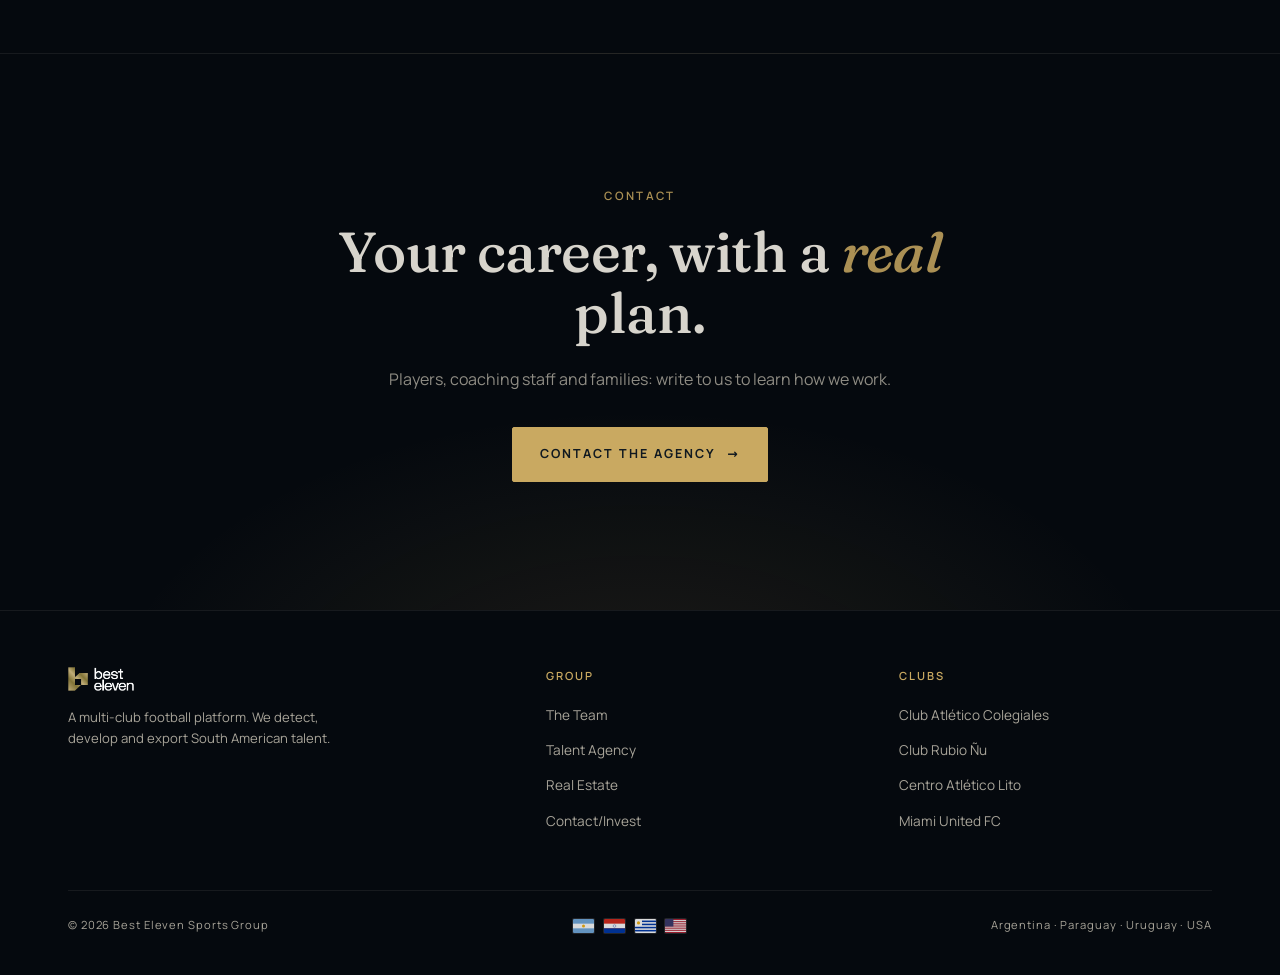
==== commit e5fbef68: "Bump the asset cache-bust to v=3 and extend it to the JS main.css and main.js both changed with the " ====
--- a/agency.html
+++ b/agency.html
@@ -21,7 +21,7 @@
 <meta name="twitter:image" content="https://jiconnolly.github.io/best-eleven/og-image.jpg?v=1">
 <meta name="description" content="Best Eleven Talent Agency: end-to-end career development for players and coaching staff, with full transparency and close support.">
 <link rel="stylesheet" href="assets/css/fonts.css">
-<link rel="stylesheet" href="assets/css/main.css?v=2">
+<link rel="stylesheet" href="assets/css/main.css?v=3">
 <link rel="icon" type="image/png" href="assets/img/b11-mark.png">
 </head>
 <body>
@@ -137,6 +137,6 @@
 
 <script src="assets/vendor/gsap.min.js"></script>
 <script src="assets/vendor/ScrollTrigger.min.js"></script>
-<script src="assets/js/main.js"></script>
+<script src="assets/js/main.js?v=3"></script>
 </body>
 </html>
--- a/assets/css/main.css
+++ b/assets/css/main.css
@@ -705,19 +705,55 @@
 .club-strip-inner{
   display:grid; grid-template-columns:repeat(4,1fr);
   gap:clamp(0.9rem,2.4vw,2rem);
-}
+  perspective:900px;            /* shared vanishing point, so the row tilts as one plane */
+}
+/* --rx/--ry/--mx/--my are driven from JS by the pointer (see .tilt in main.js).
+   No overflow:hidden and no isolation here — either one flattens transform-style
+   and the crest would stop floating above the card. */
 .club-chip{
+  --rx:0deg; --ry:0deg; --mx:50%; --my:50%;
   display:flex; align-items:center; gap:0.95rem;
-  padding:0.7rem 0.2rem 0.9rem; position:relative;
-  transition:transform .35s var(--ease);
-}
+  padding:1rem 1.1rem; position:relative;
+  border-radius:12px;
+  background:linear-gradient(160deg,rgba(255,255,255,0.038),rgba(255,255,255,0.01));
+  border:1px solid rgba(255,255,255,0.055);
+  box-shadow:0 1px 0 rgba(255,255,255,0.05) inset, 0 16px 34px -26px rgba(0,0,0,0.85);
+  transform-style:preserve-3d;
+  transform:rotateX(var(--rx)) rotateY(var(--ry));
+  transition:transform .55s var(--ease), border-color .35s ease, box-shadow .35s ease, background .35s ease;
+}
+/* while the pointer is on the card the tilt is driven per-frame, so it must not
+   also be interpolated — the easing is only for the spring back on leave */
+.club-chip:hover{
+  transition:transform 0s, border-color .35s ease, box-shadow .35s ease, background .35s ease;
+  border-color:color-mix(in srgb, var(--glow,var(--gold)) 42%, rgba(255,255,255,0.1));
+  box-shadow:0 1px 0 rgba(255,255,255,0.09) inset,
+             0 26px 46px -24px rgba(0,0,0,0.9),
+             0 0 34px -8px color-mix(in srgb, var(--glow,var(--gold)) 40%, transparent);
+}
+.club-chip > *{position:relative; z-index:1;}
+/* spotlight that follows the cursor */
+.club-chip::before{
+  content:''; position:absolute; inset:0; z-index:0; pointer-events:none;
+  border-radius:inherit;
+  background:radial-gradient(circle 130px at var(--mx) var(--my),
+    color-mix(in srgb, var(--glow,var(--gold)) 38%, transparent) 0%, transparent 72%);
+  opacity:0; transition:opacity .35s ease;
+}
+.club-chip:hover::before{opacity:0.5;}
+/* club-coloured underline */
 .club-chip::after{
-  content:''; position:absolute; left:0; right:0; bottom:0; height:1px;
-  background:var(--glow,var(--gold)); opacity:0; transition:opacity .35s ease;
-}
+  content:''; position:absolute; left:50%; bottom:0; z-index:2;
+  transform:translateX(-50%); width:72%; height:2px; border-radius:2px;
+  background:var(--glow,var(--gold)); opacity:0;
+  box-shadow:0 0 10px 0 var(--glow,var(--gold));
+  transition:opacity .35s ease;
+}
+.club-chip:hover::after{opacity:0.8;}
 .club-chip img{
   height:46px; width:46px; flex:none; object-fit:contain;
   filter:drop-shadow(0 4px 12px rgba(0,0,0,0.5));
+  transform:translateZ(18px);           /* the crest sits proud of the card */
   transition:transform .35s var(--ease), filter .35s ease;
 }
 .club-chip .n{
@@ -728,10 +764,20 @@
   display:block; margin-top:0.28rem;
   font-size:0.62rem; letter-spacing:0.13em; text-transform:uppercase; color:var(--ink-m);
 }
-.club-chip:hover{transform:translateY(-3px);}
-.club-chip:hover::after{opacity:0.75;}
-.club-chip:hover img{transform:scale(1.06);filter:drop-shadow(0 6px 16px color-mix(in srgb,var(--glow,var(--gold)) 45%,rgba(0,0,0,0.5)));}
+.club-chip:hover img{
+  transform:translateZ(40px) scale(1.07);
+  filter:drop-shadow(0 10px 20px color-mix(in srgb,var(--glow,var(--gold)) 45%,rgba(0,0,0,0.55)));
+}
 .club-chip:hover .n{color:var(--beige);}
+.club-chip:active{transform:rotateX(var(--rx)) rotateY(var(--ry)) scale(0.985);}
+.club-chip:focus-visible{outline:2px solid var(--gold);outline-offset:4px;}
+/* no pointer to track: fall back to a plain lift */
+@media(hover:none),(prefers-reduced-motion:reduce){
+  .club-chip{transform:none;}
+  .club-chip:hover{transform:translateY(-3px);transition:transform .35s var(--ease);}
+  .club-chip img,.club-chip:hover img{transform:none;}
+  .club-chip:hover img{transform:scale(1.06);}
+}
 @media(max-width:860px){
   .club-strip-inner{grid-template-columns:1fr 1fr;gap:1rem 1.4rem;}
 }
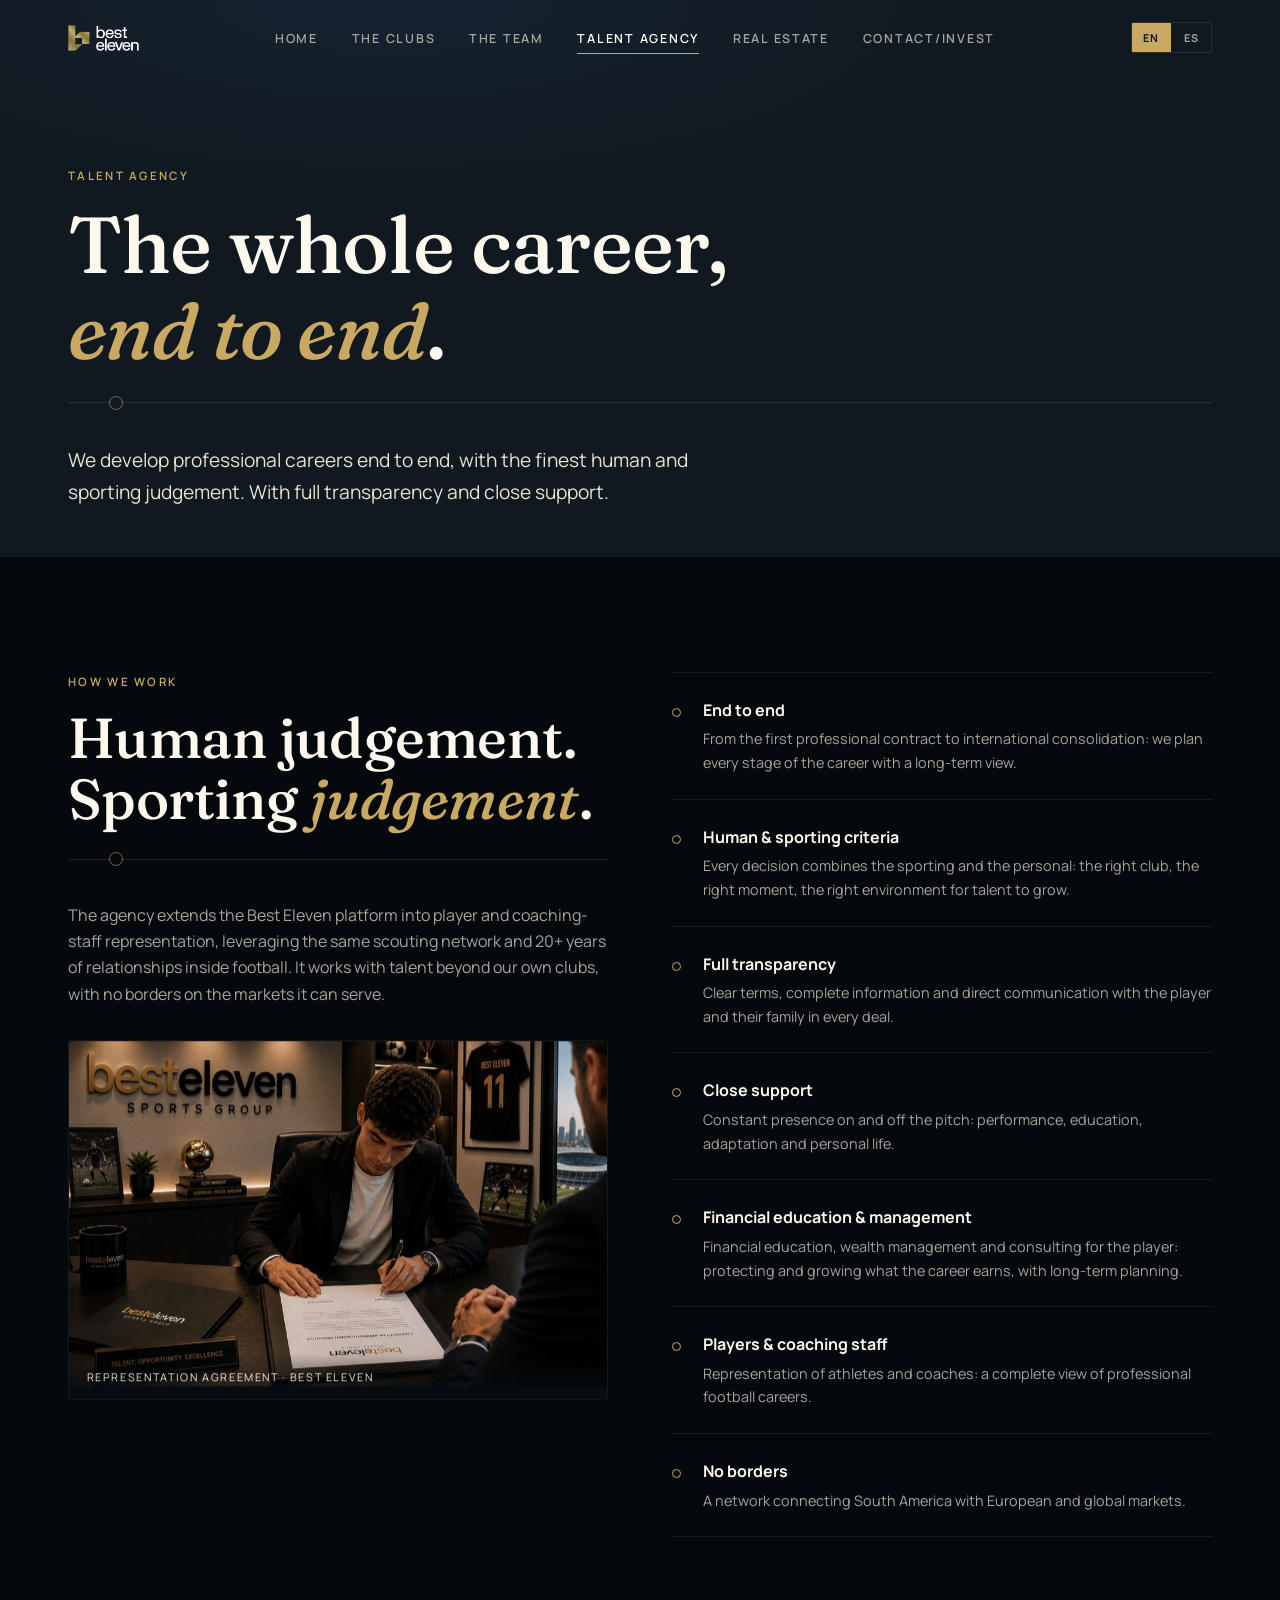
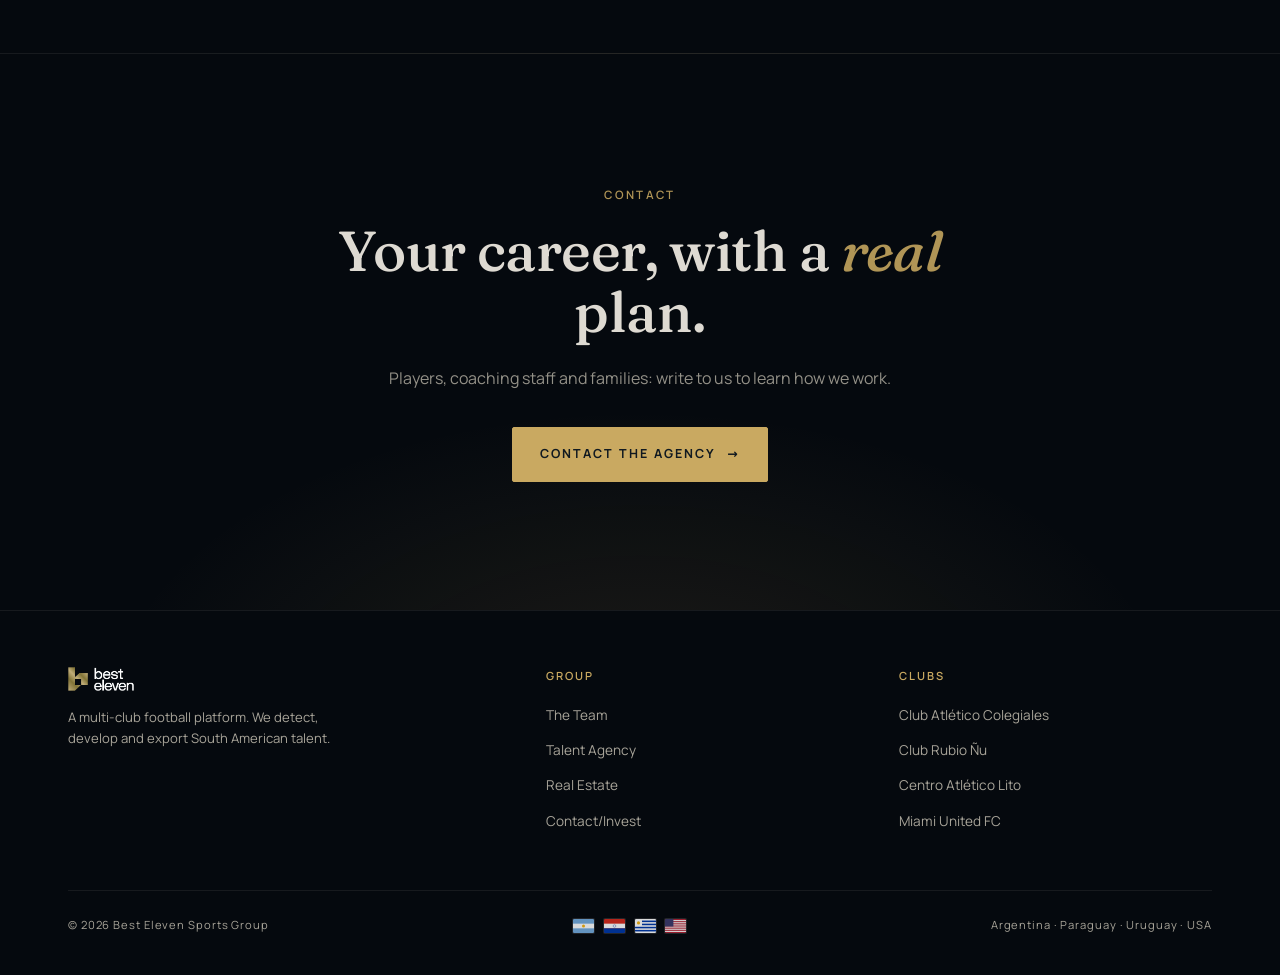
==== commit 0398662c: "Gate visual upgrade (bloom, sphere volume, fresnel seams, starfield); Semillero media cards with hov" ====
--- a/agency.html
+++ b/agency.html
@@ -92,7 +92,7 @@
     <div class="eyebrow reveal" data-es="Contacto">Contact</div>
     <h2 class="display-lg reveal" data-es-html="Tu carrera, con un plan <em>de verdad</em>.">Your career, with a <em>real</em> plan.</h2>
     <p class="reveal" data-es="Jugadores, cuerpos técnicos y familias: escribinos para conocer cómo trabajamos.">Players, coaching staff and families: write to us to learn how we work.</p>
-    <a href="mailto:info@bestelevensportsgroup.com?subject=Talent%20Agency%20—%20Contact" class="btn btn-gold reveal"><span data-es="Contactar a la agencia">Contact the agency</span> <span class="arr">→</span></a>
+    <a href="mailto:jconnolly@b11sg.com?subject=Talent%20Agency%20—%20Contact" class="btn btn-gold reveal"><span data-es="Contactar a la agencia">Contact the agency</span> <span class="arr">→</span></a>
   </div>
 </section>
 
--- a/assets/css/main.css
+++ b/assets/css/main.css
@@ -794,3 +794,49 @@
   opacity:0.85;transition:opacity .3s;
 }
 .foot-flags svg:hover{opacity:1;}
+
+/* ============ SEMILLERO — media cards ============ */
+/* Video only ever runs on deliberate intent: hover on pointer devices, tap on
+   touch. Nothing autoplays, nothing preloads until the user asks for it. */
+.semillero{grid-template-columns:repeat(3,1fr);border:none;gap:1.25rem;overflow:visible;}
+.sem-step{
+  padding:0;border-radius:4px;overflow:hidden;position:relative;
+  background:rgba(253,248,238,0.02);border:1px solid var(--line-soft);
+  transition:border-color .45s ease, transform .45s ease;
+}
+.sem-step + .sem-step{border-left:1px solid var(--line-soft);border-top:none;}
+.sem-step::after{display:none;}
+.sem-media{position:relative;width:100%;aspect-ratio:4/5;overflow:hidden;background:#080d13;}
+.sem-media::after{
+  content:'';position:absolute;inset:0;pointer-events:none;
+  background:linear-gradient(to bottom,rgba(6,10,16,0) 38%,rgba(6,10,16,0.55) 68%,rgba(6,10,16,0.94) 100%);
+}
+.sem-poster,.sem-video{
+  position:absolute;inset:0;width:100%;height:100%;object-fit:cover;display:block;
+}
+.sem-video{opacity:0;transition:opacity .5s ease;}
+.sem-step.is-playing .sem-video{opacity:1;}
+.sem-step.is-playing{border-color:rgba(201,169,97,0.35);}
+.sem-body{position:relative;margin-top:-5.2rem;padding:0 1.6rem 1.8rem;z-index:2;}
+.sem-body .num{font-family:'Fraunces',serif;font-size:0.9rem;color:var(--gold);letter-spacing:0.1em;}
+.sem-body h3{font-size:1.45rem;margin:0.5rem 0 0.35rem;}
+.sem-body .tag{font-size:0.68rem;letter-spacing:0.16em;text-transform:uppercase;color:var(--gold-dim);margin-bottom:0.8rem;}
+.sem-body p{font-size:0.88rem;color:var(--ink-m);margin:0;}
+/* touch devices get an affordance, since there is no hover to discover */
+.sem-step .sem-hint{
+  position:absolute;top:0.9rem;right:0.9rem;z-index:3;
+  width:1.9rem;height:1.9rem;border-radius:50%;display:none;
+  align-items:center;justify-content:center;
+  background:rgba(6,10,16,0.55);border:1px solid rgba(201,169,97,0.4);
+  color:var(--gold);font-size:0.6rem;backdrop-filter:blur(4px);
+  transition:opacity .35s ease;
+}
+.sem-step.is-playing .sem-hint{opacity:0;}
+@media (hover:none){ .sem-step .sem-hint{display:flex;} }
+@media (max-width:900px){
+  .semillero{grid-template-columns:1fr;gap:1rem;}
+  .sem-step + .sem-step{border-left:1px solid var(--line-soft);}
+  .sem-media{aspect-ratio:3/2;}
+  .sem-body{margin-top:-4.4rem;}
+}
+@media (prefers-reduced-motion:reduce){ .sem-video{display:none;} }
